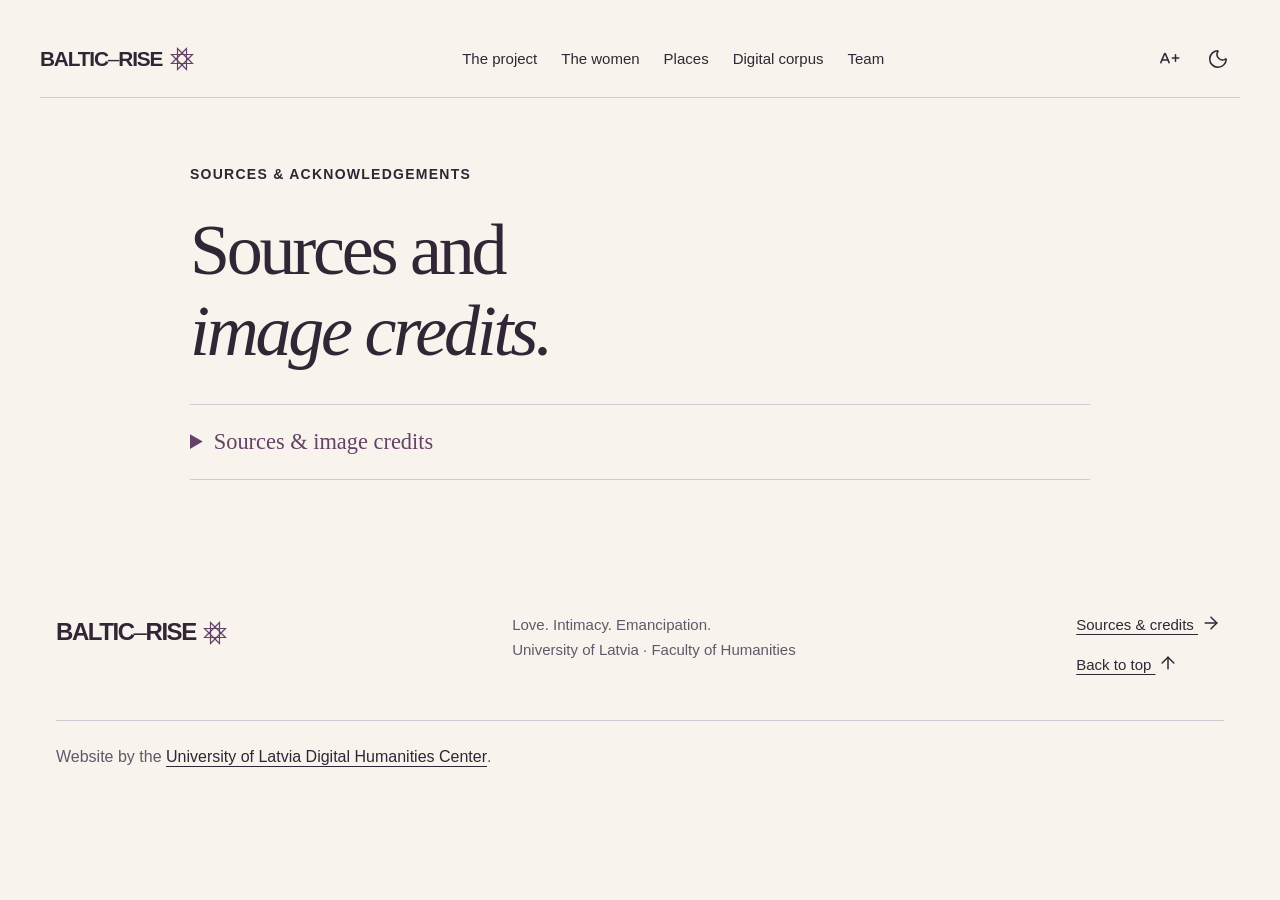
==== credits.html @ 87a88c2b "Restore original manuscript backgrounds and round image corners Keep complete corpus scans in their " ====
<!doctype html><html lang="en"><head><meta charset="utf-8"><meta name="viewport" content="width=device-width, initial-scale=1"><meta name="theme-color" content="#654268"><title>Image credits – Baltic-RISE</title><meta name="description" content="Image sources, photographer credits, and reuse information for the historical portraits on Baltic-RISE."><meta property="og:title" content="Image credits – Baltic-RISE"><meta property="og:description" content="Image sources, photographer credits, and reuse information for the historical portraits on Baltic-RISE."><meta property="og:type" content="website"><link rel="icon" href="assets/favicon.svg?v=auseklis-1" type="image/svg+xml"><link rel="stylesheet" href="styles.css?v=20261125-original-manuscripts"><script src="preferences.js"></script><script src="script.js?v=20261124-credits-3" defer></script><noscript><style>.header-tools{display:none}@media(max-width:900px){.header{height:auto;flex-wrap:wrap;padding-block:16px}.header nav{display:flex;position:static;padding:0;border:0;flex-wrap:wrap;gap:8px 16px;width:100%;flex-direction:row}.menu-toggle{display:none}.search{display:none}}</style></noscript></head><body id="top"><a class="skip" href="#main">Skip to content</a><header class="header"><a class="wordmark" href="./" aria-label="Baltic-RISE home">BALTIC<span>–</span>RISE<svg class="icon brand-auseklis" aria-hidden="true" focusable="false" xmlns="http://www.w3.org/2000/svg" width="24" height="24" viewBox="0 0 32 32" fill="none" stroke="currentColor" stroke-width="1.7" stroke-linecap="square" stroke-linejoin="miter"><path d="M10 2 30 22H2L22 2v28L2 10h28L10 30Z"/></svg></a><nav id="navigation" aria-label="Main navigation"><a href="./#about">The project</a><a href="./#women">The women</a><a href="./#places">Places</a><a href="./#corpus">Digital corpus</a><a href="./#team">Team</a></nav><div class="header-tools" role="group" aria-label="Reading preferences"><button id="text-size-toggle" class="icon-button" type="button" aria-label="Increase text size" title="Increase text size"><svg class="icon icon-a-plus " aria-hidden="true" focusable="false" xmlns="http://www.w3.org/2000/svg"
  width="24"
  height="24"
  viewBox="0 0 24 24"
  fill="none"
  stroke="currentColor"
  stroke-width="2"
  stroke-linecap="round"
  stroke-linejoin="round"
>
  <g transform="translate(12 5) scale(.5)" stroke-width="3.4"><path d="M5 12h14"/><path d="M12 5v14"/></g>
  <path d="m2 16 4.039-9.69a.5.5 0 0 1 .923 0L11 16" />
  <path d="M3.304 13h6.392" />
</svg></button><button id="theme-toggle" class="icon-button" type="button" aria-pressed="false" aria-label="Dark mode" title="Switch to dark mode"><svg class="icon icon-moon theme-moon" aria-hidden="true" focusable="false" xmlns="http://www.w3.org/2000/svg"
  width="24"
  height="24"
  viewBox="0 0 24 24"
  fill="none"
  stroke="currentColor"
  stroke-width="2"
  stroke-linecap="round"
  stroke-linejoin="round"
>
  <path d="M20.985 12.486a9 9 0 1 1-9.473-9.472c.405-.022.617.46.402.803a6 6 0 0 0 8.268 8.268c.344-.215.825-.004.803.401" />
</svg><svg class="icon icon-sun theme-sun" aria-hidden="true" focusable="false" xmlns="http://www.w3.org/2000/svg"
  width="24"
  height="24"
  viewBox="0 0 24 24"
  fill="none"
  stroke="currentColor"
  stroke-width="2"
  stroke-linecap="round"
  stroke-linejoin="round"
>
  <circle cx="12" cy="12" r="4" />
  <path d="M12 2v2" />
  <path d="M12 20v2" />
  <path d="m4.93 4.93 1.41 1.41" />
  <path d="m17.66 17.66 1.41 1.41" />
  <path d="M2 12h2" />
  <path d="M20 12h2" />
  <path d="m6.34 17.66-1.41 1.41" />
  <path d="m19.07 4.93-1.41 1.41" />
</svg></button></div><button class="menu-toggle icon-button" type="button" aria-label="Open menu" aria-expanded="false" aria-controls="navigation"><svg class="icon icon-menu " aria-hidden="true" focusable="false" xmlns="http://www.w3.org/2000/svg"
  width="24"
  height="24"
  viewBox="0 0 24 24"
  fill="none"
  stroke="currentColor"
  stroke-width="2"
  stroke-linecap="round"
  stroke-linejoin="round"
>
  <path d="M4 5h16" />
  <path d="M4 12h16" />
  <path d="M4 19h16" />
</svg></button></header><p id="reading-status" class="sr-only" role="status" aria-live="polite"></p><main id="main" class="wrap section credits"><p class="eyebrow">Sources & acknowledgements</p><h1>Sources and<br><em>image credits.</em></h1><details class="credits-disclosure" id="image-credits"><summary>Sources &amp; image credits</summary><div class="credits-content"><p class="lead">Sources and reuse information for the historical portraits, manuscripts, and map.</p><p>Portrait entries link to the source record and reuse terms.</p><article class="credit" id="credit-laura"><img src="assets/laura.jpg" alt="Portrait of Laura Marholm" loading="lazy" width="96" height="125"><div><h2>Laura Marholm</h2><p>1889. Unknown photographer; reproduced in Ingvar Holm, Ola Hansson. En studie i åttitalsromantik (1957).</p><p><a href="https://commons.wikimedia.org/wiki/File:Laura_marholm_mohr_1889.jpg" target="_blank" rel="noopener noreferrer">Wikimedia Commons source <svg class="icon icon-arrow-up-right " aria-hidden="true" focusable="false"   xmlns="http://www.w3.org/2000/svg"
  width="24"
  height="24"
  viewBox="0 0 24 24"
  fill="none"
  stroke="currentColor"
  stroke-width="2"
  stroke-linecap="round"
  stroke-linejoin="round"
>
  <path d="M7 7h10v10" />
  <path d="M7 17 17 7" />
</svg></a> · <a href="https://creativecommons.org/publicdomain/mark/1.0/" target="_blank" rel="noopener noreferrer">Public domain</a></p><p class="small">Displayed in cropped frames with a muted colour treatment; original image files retained. Source status checked 8 November 2026.</p></div></article><article class="credit" id="credit-ellen"><img src="assets/ellen.jpg" alt="Portrait of Ellen Key" loading="lazy" width="96" height="125"><div><h2>Ellen Key</h2><p>1885. A. Apelgren; reproduced in Louise Nyström-Hamilton, Ellen Key, Her Life and Her Work (1913).</p><p><a href="https://commons.wikimedia.org/wiki/File:Ellen_Key_1885_-_A._Apelgren%2C_Stockholm.jpg" target="_blank" rel="noopener noreferrer">Wikimedia Commons source <svg class="icon icon-arrow-up-right " aria-hidden="true" focusable="false"   xmlns="http://www.w3.org/2000/svg"
  width="24"
  height="24"
  viewBox="0 0 24 24"
  fill="none"
  stroke="currentColor"
  stroke-width="2"
  stroke-linecap="round"
  stroke-linejoin="round"
>
  <path d="M7 7h10v10" />
  <path d="M7 17 17 7" />
</svg></a> · <a href="https://creativecommons.org/publicdomain/mark/1.0/" target="_blank" rel="noopener noreferrer">Public domain</a></p><p class="small">Displayed in cropped frames with a muted colour treatment; original image files retained. Source status checked 8 November 2026.</p></div></article><article class="credit" id="credit-lou"><img src="assets/lou.jpg" alt="Portrait of Lou Andreas-Salomé" loading="lazy" width="96" height="125"><div><h2>Lou Andreas-Salomé</h2><p>c. 1897. Hofatelier Elvira, Munich.</p><p><a href="https://commons.wikimedia.org/wiki/File:Lou_Andreas-Salom%C3%A9_-_Foto_Atelier_Elvira.jpg" target="_blank" rel="noopener noreferrer">Wikimedia Commons source <svg class="icon icon-arrow-up-right " aria-hidden="true" focusable="false"   xmlns="http://www.w3.org/2000/svg"
  width="24"
  height="24"
  viewBox="0 0 24 24"
  fill="none"
  stroke="currentColor"
  stroke-width="2"
  stroke-linecap="round"
  stroke-linejoin="round"
>
  <path d="M7 7h10v10" />
  <path d="M7 17 17 7" />
</svg></a> · <a href="https://creativecommons.org/publicdomain/mark/1.0/" target="_blank" rel="noopener noreferrer">Public domain</a></p><p class="small">Displayed in cropped frames with a muted colour treatment; original image files retained. Source status checked 8 November 2026.</p></div></article><article class="credit" id="credit-aspazija"><img src="assets/aspazija.jpg" alt="Portrait of Aspazija" loading="lazy" width="96" height="125"><div><h2>Aspazija</h2><p>c. 1912 or earlier. Unknown photographer; source: Zudusī Latvija, object 32402.</p><p><a href="https://commons.wikimedia.org/wiki/File:Aspazija.jpg" target="_blank" rel="noopener noreferrer">Wikimedia Commons source <svg class="icon icon-arrow-up-right " aria-hidden="true" focusable="false"   xmlns="http://www.w3.org/2000/svg"
  width="24"
  height="24"
  viewBox="0 0 24 24"
  fill="none"
  stroke="currentColor"
  stroke-width="2"
  stroke-linecap="round"
  stroke-linejoin="round"
>
  <path d="M7 7h10v10" />
  <path d="M7 17 17 7" />
</svg></a> · <a href="https://creativecommons.org/publicdomain/mark/1.0/" target="_blank" rel="noopener noreferrer">Public domain</a></p><p class="small">Displayed in cropped frames with a muted colour treatment; original image files retained. Source status checked 8 November 2026.</p></div></article><article class="credit" id="credit-zenta"><img src="assets/zenta.jpg" alt="Portrait of Zenta Mauriņa" loading="lazy" width="96" height="125"><div><h2>Zenta Mauriņa</h2><p>1930s. Unknown photographer; Academic Library of the University of Latvia. LABR R12274-12; Iz883-12.</p><p><a href="https://commons.wikimedia.org/wiki/File:Zenta_Mauri%C5%86a_%281930%29_%28cropped%29.jpg" target="_blank" rel="noopener noreferrer">Wikimedia Commons source <svg class="icon icon-arrow-up-right " aria-hidden="true" focusable="false"   xmlns="http://www.w3.org/2000/svg"
  width="24"
  height="24"
  viewBox="0 0 24 24"
  fill="none"
  stroke="currentColor"
  stroke-width="2"
  stroke-linecap="round"
  stroke-linejoin="round"
>
  <path d="M7 7h10v10" />
  <path d="M7 17 17 7" />
</svg></a> · <a href="https://creativecommons.org/publicdomain/zero/1.0/" target="_blank" rel="noopener noreferrer">CC0 1.0</a></p><p class="small">Displayed in cropped frames with a muted colour treatment; original image files retained. Source status checked 8 November 2026.</p></div></article><article class="credit" id="credit-goercke"><img src="assets/goercke.jpg" alt="Portrait of Elisabeth Goercke" loading="lazy" width="96" height="125"><div><h2>Elisabeth Goercke</h2><p>Portrait reproduced in <em>Nach den Sternen. Gedichte</em> (Rīga, 1930). Photographer not identified in the source record.</p><p>Digital source: <a href="https://www.womage.lv/en/persons/elizabete-gerke" target="_blank" rel="noopener noreferrer">Womage, Institute of Literature, Folklore and Art, University of Latvia (LU LFMI)</a>.</p><p class="small"><a href="https://www.womage.lv/en/persons/elizabete-gerke" target="_blank" rel="noopener noreferrer">LU LFMI republication terms</a>.</p></div></article><article class="credit" id="credit-aspazija-german"><img src="assets/manuscripts/aspazija-1895-german-1.jpg" alt="Aspazija’s German-language letter to Rainis, 4 and 7 May 1895" loading="lazy" width="96"><div><h2>Aspazija to Rainis</h2><p>4 and 7 May 1895. Handwritten letter in German.</p><p>Literature and Music Museum · Asp. K 2/7, inv. no. 15625.<br>Digital image: National Library of Latvia / RUNA. <a href="https://runa.lnb.lv/en/objects/60785/" target="_blank" rel="noopener noreferrer">Source record</a>.</p></div></article><article class="credit" id="credit-aspazija-poppies"><img src="assets/manuscripts/aspazija-poppies.png" alt="Poppies postcard by Catharina Klein" loading="lazy" width="96"><div><h2>Catharina Klein: poppies postcard</h2><p>From Aspazija’s collection · Literature and Music Museum, RTMM 266242.</p><p>Digital image: <a href="https://memorialiemuzeji.lv/en/digital-exhibitions/aspazijas-atklatnes/" target="_blank" rel="noopener noreferrer">Association of Memorial Museums</a>.</p></div><p class="small">Decorative cutout: AI-assisted background removal. Original postcard retained.</p></article><section class="source-notes" id="map-sources"><h2>Map & biographical sources</h2><p>The map shows birthplaces, grouped when writers share a place. Positions are approximate at settlement level. Present-day borders provide orientation and do not describe historical political boundaries.</p><p>Rīga: the supplied project biographies; Elfriede Eckardt-Skalberg is additionally documented in <a href="https://www.literatura.lv/personas/elfride-ekarte-skalberga" target="_blank" rel="noopener noreferrer">Literatūra</a>. Other birthplace sources: <a href="https://www.skbl.se/en/article/EllenKey" target="_blank" rel="noopener noreferrer">Ellen Key, SKBL</a>; <a href="https://www.deutsche-biographie.de/gnd118502921.html" target="_blank" rel="noopener noreferrer">Lou Andreas-Salomé, Deutsche Biographie</a>; <a href="https://runa.lnb.lv/en/142651/" target="_blank" rel="noopener noreferrer">Aspazija, National Library of Latvia</a>; <a href="https://bbld.de/0000000112173177" target="_blank" rel="noopener noreferrer">Elisabeth Goercke, BBLD</a>; <a href="https://www.deutsche-biographie.de/118515373.html" target="_blank" rel="noopener noreferrer">Gertrud von den Brincken, Deutsche Biographie</a>; <a href="https://www.literatura.lv/personas/zenta-maurina" target="_blank" rel="noopener noreferrer">Zenta Mauriņa, Literatūra</a>.</p><p>Map geometry: <a href="https://www.naturalearthdata.com/about/terms-of-use/" target="_blank" rel="noopener noreferrer">Natural Earth, public domain</a>, 1:50m country boundaries. Projected and cropped for this website.</p></section><a class="text-link" href="./#women"><svg class="icon icon-arrow-left " aria-hidden="true" focusable="false"   xmlns="http://www.w3.org/2000/svg"
  width="24"
  height="24"
  viewBox="0 0 24 24"
  fill="none"
  stroke="currentColor"
  stroke-width="2"
  stroke-linecap="round"
  stroke-linejoin="round"
>
  <path d="m12 19-7-7 7-7" />
  <path d="M19 12H5" />
</svg> Return to the women</a><article class="credit" id="credit-hunnius"><img src="assets/hunnius.jpg" alt="Portrait of Monika Hunnius" loading="lazy"><div><h2>Monika Hunnius</h2><p>Latvian National Archives · LVVA 2996-7-39096 · 1927.</p><p>Image supplied by Chiara Gianni for the Baltic-RISE project website.</p><p class="small">Web copy resized; display crop and muted colour treatment applied with CSS.</p></div></article><article class="credit" id="credit-eckardt"><img src="assets/eckardt.jpg" alt="Portrait of Elfriede Eckardt-Skalberg" loading="lazy"><div><h2>Elfriede Eckardt-Skalberg</h2><p>Latvian State Archive · LVA 2176-1v-243-47001. Digital source: <a href="https://www.literatura.lv/en/persons/elfride-ekarte-skalberga" target="_blank" rel="noopener noreferrer">Literatura.lv</a>.</p><p>Image supplied by Chiara Gianni for the Baltic-RISE project website.</p><p class="small">Web copy resized; display crop and muted colour treatment applied with CSS.</p></div></article><article class="credit" id="credit-brincken"><img src="assets/brincken.jpg" alt="Portrait of Gertrud von den Brincken" loading="lazy"><div><h2>Gertrud von den Brincken</h2><p>Portrait supplied by Chiara Gianni.</p><p>Image supplied by Chiara Gianni for the Baltic-RISE project website.</p><p class="small">Web copy resized; display crop and muted colour treatment applied with CSS.</p></div></article><article class="credit" id="credit-holm"><img src="assets/holm.jpg" alt="Portrait of Mia Holm" loading="lazy"><div><h2>Mia Holm</h2><p>Portrait reproduced in Jeannot Emil Freiherr von Grotthuß (ed.), Das Baltische Dichterbuch: Eine Auswahl deutscher Dichtungen aus den Baltischen Provinzen Rußlands, 2nd revised edition. Reval: Verlag von Franz Kluge, 1895.</p><p><a href="https://projekt-gutenberg.org/authors/anthologien/books/das-baltische-dichterbuch/chapter/52/" target="_blank" rel="noopener noreferrer">Source record</a>.</p><p>Image and source information supplied by Chiara Gianni.</p><p class="small">Original file retained; display crops applied with CSS.</p></div></article><article class="credit" id="credit-helene"><img src="assets/helene.jpg" alt="Portrait of Helene von Klot-Heydenfeldt" loading="lazy"><div><h2>Helene von Klot-Heydenfeldt</h2><p>Helene Klingenberg, ca. 1890. AddF – Archiv der deutschen Frauenbewegung, Kassel · A-F1-00741. Reproduced in Lou Andreas-Salomé, Lebensrückblick (Zürich/Wiesbaden, 1951), plate p. 188a.</p><p><a href="https://meta-katalog.eu/Record/6159addf" target="_blank" rel="noopener noreferrer">Source record</a>.</p><p>Image and source information supplied by Chiara Gianni.</p><p class="small">Original file retained; display crops applied with CSS.</p></div></article><article class="credit" id="credit-jaksch"><img src="assets/jaksch.jpg" alt="Portrait of Elfriede Jaksch" loading="lazy"><div><h2>Elfriede Jaksch</h2><p>Portrait captioned “Schack von Igar (Elfriede Jaksch)”. Image supplied by Chiara Gianni.</p><p class="small">Original file retained; display crops applied with CSS.</p></div></article><section class="manuscript-credits" aria-labelledby="manuscript-credits-title"><h2 id="manuscript-credits-title">Manuscripts &amp; correspondence</h2><p>Authors, holding institutions, digital providers, and item-specific reuse statements are recorded below. Archival images are used within the existing page design. Web files retain the full frame; decorative display crops are applied with CSS. The original colours are retained.</p><article class="credit" id="credit-aspazija-1908"><img src="assets/manuscripts/aspazija-1908-front-thumb.jpg" alt="Mimosa illustration of Aspazija’s illustrated postcard to Rainis, 22 November 1908" loading="lazy"><div><h2>Aspazija to Rainis</h2><p>Bern, 22 November 1908. Illustrated postcard. Latvian.</p><p>Original held by Literature and Music Museum (Rakstniecības un mūzikas muzejs). Reference: RTMM 70998.</p><p>Digital images: National Library of Latvia · RUNA, Rainis un Aspazija. <a href="https://runa.lnb.lv/en/objects/892822/" target="_blank" rel="noopener noreferrer">Source record</a>.</p><p><a href="https://digitalabiblioteka.lv/?id=LNB-OAI.DOM.DOM:892822" target="_blank" rel="noopener noreferrer">Public domain; free reuse stated by the Latvian Digital Library</a>.</p><p class="small">Source and reuse statement checked 9 November 2026. Web copies resized; original colours retained. Decorative display crops are applied with CSS.</p><p class="small">The isolated mimosa used as a decorative motif is an adaptation of this postcard, made with AI-assisted background removal. It is not presented as an archival facsimile. The original postcard scan is retained.</p></div></article><article class="credit" id="credit-lou-1895"><img src="assets/manuscripts/lou-1895-1-thumb.jpg" alt="Scan 1 of Lou Andreas-Salomé’s handwritten letter to Marie von Ebner-Eschenbach, 26 May 1895" loading="lazy"><div><h2>Lou Andreas-Salomé to Marie von Ebner-Eschenbach</h2><p>Berlin, 26 May 1895. Handwritten letter. German.</p><p>Original held by Wienbibliothek im Rathaus. Reference: H.I.N.-57463 · urn:nbn:at:AT-WBR-231276.</p><p>Digital images: Wienbibliothek im Rathaus. <a href="https://www.digital.wienbibliothek.at/wbrobv02/content/titleinfo/3276869" target="_blank" rel="noopener noreferrer">Source record</a>.</p><p><a href="https://creativecommons.org/publicdomain/mark/1.0/" target="_blank" rel="noopener noreferrer">Public Domain Mark 1.0</a>.</p><p class="small">Source and reuse statement checked 9 November 2026. Web copies resized; original colours retained. Decorative display crops are applied with CSS.</p></div></article><article class="credit" id="credit-ellen-1908"><img src="assets/manuscripts/ellen-1908-2-thumb.jpg" alt="Handwritten message and address of Ellen Key’s handwritten postcard to Stefan Zweig, 20 June 1908" loading="lazy"><div><h2>Ellen Key to Stefan Zweig</h2><p>Kastelruth, Tyrol, 20 June 1908. Handwritten postcard. German.</p><p>Original held by Literaturarchiv Salzburg. Reference: SZ-SAM/AK.95.</p><p>Digital images: Literaturarchiv Salzburg · Stefan Zweig digital, GAMS, University of Graz. <a href="https://gams.uni-graz.at/o:szd.korrespondenzen.key-ellen/sdef:TEI/get?locale=de" target="_blank" rel="noopener noreferrer">Source record</a>.</p><p><a href="https://gams.uni-graz.at/archive/get/o:szd.667/METS_SOURCE" target="_blank" rel="noopener noreferrer">Creative Commons Attribution (CC BY)</a>.</p><p class="small">Source and reuse statement checked 9 November 2026. Web copies resized; original colours retained. Decorative display crops are applied with CSS.</p></div></article><article class="credit" id="credit-holm-conrad"><img src="assets/manuscripts/holm-conrad-1887.jpg" alt="Mia Holm’s letter to Michael Georg Conrad" loading="lazy"><div><h2>Mia Holm to Michael Georg Conrad</h2><p>Handwritten letter. German. Monacensia im Hildebrandhaus, Münchner Stadtbibliothek · MGC B 390.</p><p>Digital image supplied by Chiara Gianni for the Baltic-RISE project website.</p></div></article><article class="credit" id="credit-marholm-schnitzler"><img src="assets/manuscripts/marholm-schnitzler-1895.jpg" alt="Laura Marholm’s letter to Arthur Schnitzler" loading="lazy"><div><h2>Laura Marholm to Arthur Schnitzler</h2><p>24 April 1895. Handwritten letter. German.</p><p>Digital image supplied by Chiara Gianni for the Baltic-RISE project website. Web image rendered from the supplied PDF.</p></div></article></section></div></details></main><footer class="footer"><a class="wordmark" href="./">BALTIC<span>–</span>RISE<svg class="icon brand-auseklis" aria-hidden="true" focusable="false" xmlns="http://www.w3.org/2000/svg" width="24" height="24" viewBox="0 0 32 32" fill="none" stroke="currentColor" stroke-width="1.7" stroke-linecap="square" stroke-linejoin="miter"><path d="M10 2 30 22H2L22 2v28L2 10h28L10 30Z"/></svg></a><p>Love. Intimacy. Emancipation.<br>University of Latvia · Faculty of Humanities</p><div><a href="credits.html">Sources & credits <svg class="icon icon-arrow-right" aria-hidden="true" focusable="false"
  xmlns="http://www.w3.org/2000/svg"
  width="24"
  height="24"
  viewBox="0 0 24 24"
  fill="none"
  stroke="currentColor"
  stroke-width="2"
  stroke-linecap="round"
  stroke-linejoin="round"
>
  <path d="m12 5 7 7-7 7" />
  <path d="M5 12h14" />
</svg></a><a href="#top">Back to top <svg class="icon icon-arrow-up " aria-hidden="true" focusable="false"   xmlns="http://www.w3.org/2000/svg"
  width="24"
  height="24"
  viewBox="0 0 24 24"
  fill="none"
  stroke="currentColor"
  stroke-width="2"
  stroke-linecap="round"
  stroke-linejoin="round"
>
  <path d="m5 12 7-7 7 7" />
  <path d="M12 19V5" />
</svg></a></div><p class="site-credit">Website by the <a href="https://dhc.lu.lv" target="_blank" rel="noopener noreferrer">University of Latvia Digital Humanities Center</a>.</p></footer></body></html>
---- styles.css ----
:root{--paper:#f8f4ed;--surface:#eee7ed;--soft:#f1ecf2;--ink:#302635;--accent:#654268;--accent-strong:#513255;--muted:#62576a;--line:#d5c9d5;--panel:#654268;--panel-ink:#fff9f4;--panel-muted:#eee1ee;--panel-line:#ae93b1;--focus:#9b4e12;--map-water:#e7e3ed;--map-land:#faf7f1;--map-border:#b6a5bb;--serif:Georgia,'Times New Roman',serif;--sans:-apple-system,BlinkMacSystemFont,'Segoe UI',sans-serif;font-size:16px;color-scheme:light}
:root[data-theme="dark"]{--paper:#211b24;--surface:#2e2632;--soft:#372c3c;--ink:#f6eef6;--accent:#dfb6e6;--accent-strong:#edcbf2;--muted:#c8b9cc;--line:#5d4b63;--panel:#34233e;--panel-ink:#fff7ff;--panel-muted:#dfcde6;--panel-line:#92799e;--focus:#f1bc79;--map-water:#292533;--map-land:#423447;--map-border:#967e9e;color-scheme:dark}
:root[data-text-size="large"]{font-size:18px}:root[data-text-size="larger"]{font-size:20px}
*{box-sizing:border-box}html{scroll-behavior:smooth;scroll-padding-top:24px}body{margin:0;background:var(--paper);color:var(--ink);font:1.125rem/1.7 var(--sans);-webkit-font-smoothing:antialiased}a{color:inherit;text-underline-offset:.25em;text-decoration-thickness:1px}a:hover{text-decoration-thickness:2px}button,input,select{font:inherit;color:inherit}button,input,select,summary{-webkit-tap-highlight-color:transparent}button,select,summary{cursor:pointer}button,input,select{min-height:44px}button,a,input,select,summary{touch-action:manipulation}a:focus-visible,button:focus-visible,input:focus-visible,select:focus-visible,summary:focus-visible{outline:3px solid var(--focus);outline-offset:4px}img{display:block;max-width:100%}p{margin:0 0 1.1em}h1,h2,h3{font-weight:400;margin:0;line-height:1.12}h1,h2{font-family:var(--serif);letter-spacing:-.045em}h2{font-size:clamp(2.5rem,4.1vw,3.75rem)}h3{font-family:var(--serif);font-size:1.8rem;letter-spacing:-.025em}em{font-weight:400}section[id]{scroll-margin-top:24px}.wrap{width:min(1280px,calc(100% - 112px));margin-inline:auto;min-width:0}.icon{width:1.25rem;height:1.25rem;stroke-width:1.8;display:inline-block;vertical-align:-.22em;flex-shrink:0}a .icon{margin-inline:.2em}.header{min-height:96px;border-bottom:1px solid var(--line);display:flex;align-items:center;justify-content:space-between;margin:0 56px;gap:24px}.wordmark{font-size:1.5rem;letter-spacing:-.06em;text-decoration:none;font-weight:650;white-space:nowrap}.wordmark span{font-weight:350}.header nav{display:flex;flex-wrap:wrap;gap:10px 28px;justify-content:flex-end}.header nav a{font-size:.9375rem;text-decoration:none;min-height:44px;display:inline-flex;align-items:center}.header nav a:hover{text-decoration:underline}.menu-toggle{display:none}.preferences-bar{display:flex;justify-content:flex-end;padding-block:16px}.reading-controls{display:flex;flex-wrap:wrap;align-items:center;gap:10px;font-size:.875rem}.reading-controls label{display:flex;align-items:center;gap:8px}.reading-controls select{font-size:.875rem;background:var(--paper);border:1px solid var(--line);padding:8px 30px 8px 12px;border-radius:4px}.reading-controls button{display:inline-flex;align-items:center;gap:8px;border:1px solid var(--line);background:var(--paper);padding:8px 14px;border-radius:4px}.reading-controls button:hover{background:var(--soft)}.theme-sun{display:none}[data-theme="dark"] .theme-moon{display:none}[data-theme="dark"] .theme-sun{display:inline-block}[data-theme="dark"] #theme-toggle{background:var(--soft);border-color:var(--accent)}
.hero{display:grid;grid-template-columns:1fr 1.08fr;gap:40px;padding-top:32px;padding-bottom:60px;min-height:640px;align-items:center}.eyebrow{text-transform:uppercase;font-size:.875rem;font-weight:600;letter-spacing:.09em;line-height:1.6;margin-bottom:25px}.dot{display:inline-block;width:6px;height:6px;border-radius:50%;background:currentColor;vertical-align:2px;margin-right:7px}.hero .eyebrow{max-width:390px}.hero h1{font-size:clamp(3.7rem,6.7vw,6.25rem);line-height:1.03;letter-spacing:-.06em}.hero h1 em{color:var(--accent)}.hero-intro{max-width:400px;margin-top:28px;color:var(--muted);font-size:1.125rem;line-height:1.65}.button{display:inline-flex;align-items:center;justify-content:space-between;gap:35px;padding:14px 22px;background:var(--accent);color:var(--paper);text-decoration:none;font-size:1rem;margin-top:12px;border:1px solid var(--accent);min-height:50px}.button:hover{background:var(--accent-strong)}.hero-visual{padding-top:20px;min-width:0}.portrait-composition{height:460px;position:relative;margin-left:8px}.portrait{position:absolute;margin:0;width:39%;padding:9px 9px 0;background:var(--surface);border:1px solid var(--line);box-shadow:0 12px 24px #30263512}.portrait img{width:100%;height:278px;object-fit:cover;object-position:center top;filter:grayscale(1) sepia(.12) contrast(.95)}.portrait figcaption{font-size:.875rem;padding:12px 0 13px;line-height:1.4}.portrait figcaption span{display:block;color:var(--muted);font-size:.875rem;margin-top:3px}.portrait-left{left:0;top:18px;transform:rotate(-7deg)}.portrait-middle{left:30%;top:70px;z-index:2;transform:rotate(4deg)}.portrait-right{right:-1%;top:5px;transform:rotate(11deg)}.archive-stamp{position:absolute;bottom:0;right:0;font-size:.875rem;letter-spacing:.07em;line-height:1.5;transform:rotate(-7deg);text-align:center}.archive-stamp>.icon{display:block;margin:8px auto;width:2rem;height:2rem}.image-note{font-size:.875rem;display:block;text-align:right;color:var(--muted);margin-top:24px}.intro-strip{display:flex;justify-content:space-between;align-items:center;flex-wrap:wrap;border-block:1px solid var(--line);padding-block:20px;font-size:.9375rem;gap:16px 25px}.intro-strip span:first-child{font-weight:600}.intro-strip a{white-space:nowrap}.section{padding-block:90px}.about{display:grid;grid-template-columns:1fr 1.08fr;gap:70px}.about .eyebrow{margin-bottom:32px}.about-copy>p{color:var(--muted);font-size:1.125rem}.about-copy .lead{font-family:var(--serif);font-size:1.8rem;color:var(--ink);line-height:1.4;letter-spacing:-.02em}.project-facts{display:grid;grid-template-columns:1fr 1fr;gap:20px;margin:0 0 32px;padding-bottom:24px;border-bottom:1px solid var(--line)}.project-facts dt{font-size:.875rem;color:var(--muted);margin-bottom:6px}.project-facts dd{font-size:1rem;margin:0;overflow-wrap:anywhere}.method{border-block:1px solid var(--line);margin-top:29px;font-size:1rem}.method summary{padding:18px 0;display:flex;align-items:center;justify-content:space-between;gap:15px;list-style:none;min-height:54px}.method p{font-size:1rem;color:var(--muted)}summary::-webkit-details-marker{display:none}.research-band{background:var(--surface);padding-block:48px}.research-grid{display:grid;grid-template-columns:repeat(3,1fr);gap:40px}.research-grid article+article{border-left:1px solid var(--line);padding-left:35px}.research-grid h3{font-size:1.75rem}.research-grid p{font-size:1rem;color:var(--muted);margin:18px 0 0}.section-heading{display:flex;justify-content:space-between;gap:50px;align-items:flex-end;margin-bottom:45px}.section-heading>p{font-size:1.0625rem;color:var(--muted);max-width:360px;margin-bottom:3px}.women-tools{display:flex;justify-content:space-between;align-items:center;border-bottom:1px solid var(--ink);gap:20px;padding-bottom:18px}.women-tools>p{margin:0;font-size:.875rem;letter-spacing:.04em}.women-tools>p span{color:var(--muted);margin-left:18px;font-size:.875rem}.search{display:flex;align-items:center;gap:10px;border:1px solid var(--line);padding:2px 12px;border-radius:4px}.search input{width:180px;border:0;background:none;font-size:1rem;padding:5px;min-width:0}.search input::placeholder{color:var(--muted);opacity:1}.person{border-bottom:1px solid var(--line)}.person summary{display:grid;grid-template-columns:minmax(0,1fr) 130px 30px;align-items:center;gap:20px;padding:22px 8px;list-style:none;min-height:64px}.person summary:hover{background:var(--soft)}.person-name{font:1.8rem/1.25 var(--serif);letter-spacing:-.025em}.dates{font-size:1rem;color:var(--muted)}.plus{justify-self:end}.person[open] .plus,.method[open] .disclosure-icon{transform:rotate(45deg)}.person-bio{display:flex;gap:28px;padding:4px 60px 32px 8px;max-width:1000px}.person-bio p{font-size:1.0625rem;color:var(--muted);margin:0}.person-image{flex:0 0 115px}.person-image img{width:115px;height:165px;object-fit:cover;object-position:top;filter:grayscale(1) sepia(.12)}.small{font-size:.9375rem;color:var(--muted);line-height:1.7}
.places-section{background:var(--soft)}.map-layout{display:grid;grid-template-columns:minmax(0,1.9fr) minmax(260px,1fr);gap:32px;align-items:stretch}.map-canvas{background:var(--map-water);border:1px solid var(--line);position:relative;display:flex;flex-direction:column;min-width:0;overflow:hidden}.map-toolbar{display:flex;flex-wrap:wrap;gap:8px;padding:16px}.map-toolbar button{display:inline-flex;gap:8px;align-items:center;background:var(--paper);border:1px solid var(--line);font-size:.875rem;padding:8px 12px;border-radius:4px}.map-toolbar button[aria-pressed="true"]{background:var(--accent);color:var(--paper);border-color:var(--accent)}.baltic-map{width:100%;display:block;min-height:320px;flex:1;overflow:hidden}.map-land{fill:var(--map-land);stroke:var(--map-border);stroke-width:.75;vector-effect:non-scaling-stroke}.map-label{font-family:var(--sans);font-size:15px;fill:var(--muted);letter-spacing:2px;text-anchor:middle}.map-place .map-halo{fill:transparent;stroke:none}.map-dot{fill:var(--accent);stroke:var(--paper);stroke-width:2}.map-place.selected .map-halo{fill:var(--accent);fill-opacity:.15;stroke:var(--accent);stroke-width:2}.map-place.selected .map-dot{r:6;fill:var(--accent-strong)}.zoomed .map-label{display:none}.map-caption{font-size:.875rem;margin:0;padding:12px 16px;color:var(--muted);background:var(--paper)}.map-sidebar{min-width:0}.field-label{display:block;font-size:1rem;font-weight:600;margin-bottom:10px}.map-sidebar select{width:100%;background:var(--paper);border:1px solid var(--line);padding:12px;border-radius:4px;font-size:1rem}.map-panel{padding:26px;background:var(--paper);border:1px solid var(--line);margin-top:20px;min-height:290px}.map-panel .eyebrow{margin-bottom:12px}.map-panel h3{font-size:2rem}.map-panel>p:not(.eyebrow){font-size:1rem;color:var(--muted);margin-top:10px}.map-panel ul{list-style:none;padding:0;margin:20px 0 0;display:flex;flex-direction:column;gap:12px;font-size:1rem}.map-panel li a{display:inline-block;min-height:30px}.map-source{display:inline-block;font-size:.875rem;margin-top:20px}.place-buttons{display:flex;gap:10px;flex-wrap:wrap;margin-top:24px}.place-button{display:inline-flex;align-items:center;gap:8px;border:1px solid var(--line);background:var(--paper);padding:10px 16px;font-size:1rem;border-radius:4px}.place-button:hover{border-color:var(--accent)}.place-button[aria-pressed="true"]{background:var(--accent);color:var(--paper);border-color:var(--accent)}.map-note{font-size:.9375rem;color:var(--muted);margin:22px 0 0}
.corpus-section{background:var(--panel);color:var(--panel-ink);padding-block:90px}.corpus-grid{display:grid;grid-template-columns:1.1fr 1fr;gap:75px}.corpus-grid h2{margin:24px 0}.corpus-grid>div>p:not(.eyebrow){font-size:1.0625rem;color:var(--panel-muted)}.status-pill{display:inline-flex;align-items:center;border:1px solid var(--panel-line);padding:7px 12px;font-size:.875rem;border-radius:4px;color:var(--panel-ink)}.status-pill .dot{vertical-align:1px;width:5px;height:5px}.text-link{display:inline-flex;align-items:center;gap:6px;text-decoration:none;border-bottom:1px solid currentColor;padding-bottom:6px;font-size:1rem;margin-top:12px;min-height:44px}.corpus-notes{padding:30px 0 0}.corpus-notes ul{list-style:none;margin:0;padding:0}.corpus-notes li{border-top:1px solid var(--panel-line);padding:25px 0}.corpus-notes h3{font-size:1.6rem}.corpus-notes li p{font-size:1rem;color:var(--panel-muted);margin:12px 0 0}.corpus-footnote{font-size:.9375rem!important;border-top:1px solid var(--panel-line);padding-top:20px}.archive{padding-block:75px}.archive-inner{display:grid;grid-template-columns:1.1fr 1fr;gap:75px}.archive-inner h2{font-size:2.9rem}.archive-inner p{font-size:1.0625rem;color:var(--muted)}.archive-inner p.small{font-size:.9375rem}.team-section{background:var(--surface)}.team-grid{display:grid;grid-template-columns:repeat(3,1fr);gap:32px}.team-grid article{border-top:1px solid var(--line);padding-top:22px}.role{font-size:.875rem;letter-spacing:.05em;text-transform:uppercase;min-height:44px}.team-grid h3{font-size:1.7rem;min-height:70px}.team-grid article>p:not(.role):not(.small){font-size:1rem;min-height:56px;margin-top:15px}.team-grid .small{font-size:.9375rem}.institution-row{display:grid;grid-template-columns:1fr 1.2fr;gap:40px;margin-top:50px;border-top:1px solid var(--line);padding-top:30px}.institution-row .eyebrow{margin-bottom:14px}.institution-row a,.institution-row p:not(.eyebrow){font-size:1rem}.contact-row{border-top:1px solid var(--line);margin-top:35px;padding-top:35px;display:flex;justify-content:space-between;gap:25px}.contact-row h3{font-size:2.4rem}.contact-row p{font-size:.9375rem;margin:0 0 6px}.contact-row a{font:1.8rem var(--serif)}.contact-row .small{margin-top:12px}.footer{margin:0 56px;padding:42px 0;display:flex;justify-content:space-between;gap:30px;align-items:start}.footer>p{font-size:.9375rem;color:var(--muted);margin:0}.footer>div{display:flex;flex-direction:column;gap:10px;font-size:.9375rem}.footer>div a{min-height:30px}.credits{max-width:900px}.credits h1{font-size:4.5rem;margin-bottom:30px}.credits>.lead{font-size:1.6rem;font-family:var(--serif)}.credit{border-top:1px solid var(--line);display:flex;gap:30px;padding:35px 0;scroll-margin-top:35px}.credit h2{font-size:2rem;margin-bottom:15px}.credit p{font-size:1rem}.credit p.small{font-size:.9375rem}.credit>img{object-fit:cover;object-position:top;flex:0 0 96px;align-self:flex-start}.source-notes{border-block:1px solid var(--line);padding-block:30px;margin-bottom:30px}.source-notes h2{font-size:2rem;margin-block:20px}.skip{position:absolute;left:20px;top:-90px;background:var(--accent);color:var(--paper);padding:12px;z-index:20}.skip:focus{top:10px}.sr-only{position:absolute;width:1px;height:1px;overflow:hidden;clip:rect(0,0,0,0);white-space:nowrap}.person[hidden],[hidden]{display:none!important}
@media(min-width:1500px){.hero{min-height:700px}.portrait-composition{height:510px}.portrait img{height:320px}}
@media(max-width:1100px){.wrap{width:calc(100% - 64px)}.header,.footer{margin-inline:32px}.header nav{gap:5px 18px}.header nav a{font-size:.875rem}.hero{gap:22px;min-height:600px}.hero h1{font-size:clamp(3.1rem,6.7vw,4.5rem)}.portrait-composition{height:425px}.portrait img{height:220px}.portrait figcaption,.portrait figcaption span{font-size:.875rem}.archive-stamp{font-size:.875rem;bottom:10px}.hero .eyebrow{font-size:.875rem}.about,.corpus-grid,.archive-inner{gap:40px}.research-grid{gap:24px}.research-grid article+article{padding-left:24px}.women-tools>p span{display:none}.team-grid h3{min-height:95px}.hero-intro{font-size:1.0625rem}.map-layout{grid-template-columns:minmax(0,1.4fr) minmax(260px,1fr);gap:24px}}
@media(max-width:800px){.wrap{width:calc(100% - 40px)}.header{margin-inline:20px;min-height:80px;position:relative}.wordmark{font-size:1.4rem}.menu-toggle{display:flex;gap:12px;align-items:center;background:none;border:0;font-size:1rem;padding:10px 0 10px 10px}.header nav{display:none;position:absolute;top:100%;left:-20px;right:-20px;background:var(--paper);padding:20px 30px;z-index:10;border-bottom:1px solid var(--line)}.header nav.open{display:flex;flex-direction:column;gap:5px;align-items:flex-start}.header nav a{font-size:1.0625rem;width:100%}.preferences-bar{justify-content:flex-start;padding-block:14px}.reading-controls{gap:8px;font-size:.875rem}.reading-controls label{gap:6px}.reading-controls select{max-width:130px;padding-left:8px;padding-right:22px}.reading-controls button{padding-inline:10px}.reading-controls button .icon{width:1.1rem}.hero{display:block;padding-top:25px;padding-bottom:30px}.hero .eyebrow{font-size:.875rem;margin-bottom:25px}.hero h1{font-size:clamp(2.8rem,11.4vw,5rem)}.hero-intro{font-size:1.125rem;max-width:460px;margin-top:24px}.hero-visual{margin-top:35px}.portrait-composition{height:450px;margin:0 auto;max-width:500px}.portrait img{height:250px}.portrait{width:37%}.portrait-middle{left:31%;top:65px}.portrait-right{right:2%;top:12px}.portrait-left{left:3%}.archive-stamp{right:10px;bottom:10px}.image-note{font-size:.875rem;margin-top:0}.intro-strip{font-size:.9375rem;gap:15px}.intro-strip span:nth-child(2){display:none}.section{padding-block:65px}.about{display:block}.about-copy{margin-top:32px}.about-copy .lead{font-size:1.8rem}.research-grid{display:block}.research-grid article{padding:24px 0!important;border:0!important}.research-grid article+article{border-top:1px solid var(--line)!important}.research-band{padding-block:15px}.section-heading{display:block;margin-bottom:32px}.section-heading>p{margin-top:25px;max-width:100%}.women-tools{flex-wrap:wrap;gap:16px}.women-tools>p{font-size:.9375rem}.search{width:100%}.search input{width:100%;font-size:1rem}.person summary{grid-template-columns:minmax(0,1fr) 24px;gap:8px;padding:20px 0}.person-name{font-size:1.65rem}.dates{grid-column:1;grid-row:2;font-size:1rem}.plus{grid-column:2;grid-row:1/3}.person-bio{padding:0 0 28px;gap:20px;display:block}.person-bio p{font-size:1.0625rem}.person-image{float:left;margin:5px 20px 10px 0}.person-image img{width:95px;height:140px}.person-bio:after{content:'';display:block;clear:both}.map-layout{display:block}.map-sidebar{margin-top:24px}.baltic-map{min-height:280px}.map-panel{min-height:0}.map-panel ul{display:flex;flex-direction:row;flex-wrap:wrap;gap:12px 22px}.place-buttons{gap:10px}.place-button{font-size:.9375rem;padding:8px 12px}.corpus-section{padding-block:65px}.corpus-grid,.archive-inner{display:block}.corpus-notes{margin-top:35px}.archive-inner>div{margin-top:30px}.archive-inner h2{font-size:2.5rem}.team-grid{display:block}.team-grid article{margin-top:30px}.team-grid h3{min-height:0;font-size:1.9rem}.role{min-height:0}.team-grid article>p:not(.role):not(.small){min-height:0}.institution-row{display:block}.institution-row>div+div{margin-top:30px}.contact-row{display:block}.contact-row h3{font-size:2.2rem;margin-bottom:25px}.footer{margin-inline:20px;flex-wrap:wrap;gap:25px}.footer .wordmark{width:100%}.footer>p{max-width:100%}.footer>div{font-size:.9375rem}.credits h1{font-size:3.5rem}.credit{gap:18px}.credit>img{width:70px;height:100px;flex-basis:70px}.credit h2{font-size:1.7rem}.project-facts{grid-template-columns:1fr}}
@media(max-width:420px){.portrait img{height:195px}.portrait-composition{height:420px}.portrait figcaption,.portrait figcaption span{font-size:.875rem}.archive-stamp{font-size:.875rem}.hero h1{font-size:clamp(2.1rem,11.4vw,2.8rem)}.reading-controls{column-gap:8px}.reading-controls label span{max-width:40px;line-height:1.2}.reading-controls button{gap:5px}.reading-controls select{max-width:110px}.credit{display:block}.credit>img{float:left;margin:0 16px 8px 0}.credit:after{content:'';display:block;clear:both}.map-toolbar{gap:6px;padding:10px}.map-toolbar button{padding:8px;font-size:.875rem}.map-toolbar .icon{width:1rem}}
@media(prefers-reduced-motion:reduce){html{scroll-behavior:auto}*{transition:none!important;animation:none!important}}
@media(forced-colors:active){.button,.place-button[aria-pressed="true"],.map-toolbar button[aria-pressed="true"]{border:2px solid ButtonText}.map-dot{fill:CanvasText}.map-place.selected .map-halo{stroke:Highlight}.map-land{fill:Canvas;stroke:CanvasText}}
@media print{.header nav,.menu-toggle,.preferences-bar,.button,.search,.image-note,.footer,.map-toolbar,.place-buttons{display:none}body{background:white;color:black}.wrap{width:100%}.section{padding-block:30px}.hero{min-height:0}.person-bio{display:block}.corpus-section{background:white;color:black}.corpus-section p{color:black!important}.map-layout{display:block}.map-panel{break-inside:avoid}}

.person-name,.team-grid h3,.credits p{overflow-wrap:anywhere}.map-fallback{margin-top:25px}.map-fallback h3{font-size:1.5rem;margin-top:20px}
@media(max-width:420px){.portrait-composition{height:auto;display:grid;grid-template-columns:repeat(3,minmax(0,1fr));gap:10px;margin:0}.portrait{position:static;transform:none;width:auto;padding:5px 5px 0;box-shadow:none;min-width:0}.portrait img{height:135px}.portrait figcaption{overflow-wrap:anywhere;line-height:1.5;padding:10px 0}.portrait figcaption span{display:none}.archive-stamp{display:none}.image-note{margin-top:20px;text-align:left}.hero-visual{padding-top:10px}}

.map-point-label{display:none;font-family:var(--sans);font-size:24px;font-weight:600;fill:var(--ink);stroke:var(--map-land);stroke-width:5px;paint-order:stroke;stroke-linejoin:round}.map-place.selected .map-point-label{display:block}.corpus-section a:focus-visible{outline-color:#ffe4a8}@media(max-width:800px){.map-label,.map-place.selected .map-point-label{display:none}}
@media(min-width:421px){.portrait-right figcaption{text-align:right}}

.portrait figcaption a{color:inherit;text-decoration-thickness:1px;text-underline-offset:3px}.portrait figcaption a:hover{text-decoration-thickness:2px}

/* Postdoctoral project lead, followed by secondary supervisory roles. */
.team-lead{display:grid;grid-template-columns:1fr 1fr;gap:55px;padding:36px 0 42px;border-top:2px solid var(--accent)}.team-lead .role{min-height:0;margin-bottom:18px}.team-lead h3{font-size:clamp(2.25rem,3.5vw,3rem);line-height:1.15}.lead-affiliation{font-size:1rem;color:var(--muted);margin:20px 0 0}.lead-description{padding-top:5px}.lead-description>p:not(.small){font-size:1.125rem}.lead-description .small{margin-bottom:0}.team-supervision{border-top:1px solid var(--line);padding-top:30px}.team-supervision>h3{font-size:1.5rem;margin-bottom:28px}.supervisor-grid{display:grid;grid-template-columns:1fr 1fr;gap:55px}.supervisor-grid .role{min-height:0;margin-bottom:12px;color:var(--muted)}.supervisor-grid h4{font:1.6rem/1.25 var(--serif);letter-spacing:-.02em;margin:0;font-weight:400}.supervisor-affiliation{font-size:1rem;color:var(--muted);margin:16px 0}.supervisor-grid .small{max-width:440px;margin-bottom:0}@media(max-width:800px){.team-lead{display:block;padding-top:28px}.lead-description{margin-top:28px}.supervisor-grid{grid-template-columns:1fr;gap:32px}.supervisor-grid h4{font-size:1.5rem}}

/* One quiet header: navigation and icon-only reading preferences. */
.header{width:min(1280px,calc(100% - 80px));min-height:78px;margin:20px auto 0;padding:12px 24px;gap:24px;border:1px solid var(--line);border-radius:22px;background:var(--paper);position:relative}.header .wordmark{font-size:1.3rem;letter-spacing:-.055em}.header nav{flex:1;justify-content:center;gap:8px 24px}.header nav a{font-size:.9375rem;white-space:nowrap}.header-tools{display:flex;align-items:center;gap:4px;flex-shrink:0}.icon-button{width:44px;height:44px;min-width:44px;min-height:44px;padding:10px;display:inline-flex;align-items:center;justify-content:center;border:0;border-radius:50%;background:transparent;color:var(--ink)}.icon-button:hover{background:var(--soft)}.icon-button .icon{width:22px;height:22px;margin:0;stroke-width:1.7}.header .menu-toggle{display:none}.header-tools #theme-toggle{border:0;background:transparent}.header-tools #theme-toggle:hover{background:var(--soft)}.header-tools .theme-sun{display:none}[data-theme="dark"] .header-tools .theme-moon{display:none}[data-theme="dark"] .header-tools .theme-sun{display:inline-block}.hero{padding-top:50px}.credits{padding-top:65px}
@media(max-width:1100px){.header{width:calc(100% - 48px);padding-inline:18px;gap:16px}.header nav{gap:6px 15px}.header nav a{font-size:.875rem}}
@media(max-width:900px){.header{width:calc(100% - 32px);padding:10px 14px;gap:8px;min-height:70px;border-radius:18px}.header .wordmark{margin-right:auto;font-size:1.2rem}.header nav{display:none;position:absolute;top:calc(100% + 8px);left:0;right:0;flex:none;flex-direction:column;align-items:stretch;gap:0;background:var(--paper);padding:12px 18px;border:1px solid var(--line);border-radius:16px;z-index:10}.header nav.open{display:flex}.header nav a{font-size:1rem;min-height:48px}.header .menu-toggle{display:inline-flex;padding:10px}.header-tools{gap:0}.hero{padding-top:36px}}
@media(max-width:420px){.header{width:calc(100% - 24px);margin-top:12px;padding:8px 10px;gap:4px}.header .wordmark{font-size:18px}.header-tools .icon-button,.header .menu-toggle{width:44px;min-width:44px}.hero{padding-top:32px}}

.image-note{font-size:.8125rem;line-height:1.5}.image-note .icon{width:1em;height:1em}

/* Quiet geography: a landscape impression rather than a map application. */
.ambient-geography{background:transparent;padding:45px 0 65px}.geography-layout{display:grid;grid-template-columns:.85fr 1.4fr;gap:30px;align-items:center}.geography-copy{position:relative;z-index:1}.geography-copy>p:not(.eyebrow){font-size:1.0625rem;color:var(--muted);max-width:350px;margin-top:28px}.map-impression{position:relative;min-width:0;background:radial-gradient(ellipse at center,var(--soft),transparent 70%)}.map-impression .baltic-map{width:100%;min-height:0;max-height:560px;display:block;mask-image:radial-gradient(ellipse at 50% 48%,#000 38%,transparent 76%);-webkit-mask-image:radial-gradient(ellipse at 50% 48%,#000 38%,transparent 76%)}.map-impression .map-land{fill:var(--paper);stroke:var(--map-border);stroke-width:.65;opacity:.65}.map-impression .map-label{font-size:20px;letter-spacing:2.3px;opacity:.45}.map-impression .map-dot{fill:var(--accent);opacity:.55;stroke:var(--paper);stroke-width:2;r:5}.map-impression .map-halo,.map-impression .map-point-label{display:none}.geography-caption{display:flex;justify-content:flex-end;gap:20px;flex-wrap:wrap;font-size:.875rem;color:var(--muted);margin-top:8px}.geography-caption p{margin:0}.place-directory{margin-top:28px}.place-directory summary{list-style:none;display:inline-flex;align-items:center;gap:12px;min-height:44px;font-size:.9375rem;color:var(--muted)}.place-directory[open] .disclosure-icon{transform:rotate(45deg)}.place-directory ul{list-style:none;padding:0;margin:20px 0 0;display:grid;grid-template-columns:1fr 1fr;gap:22px 50px}.place-directory li{font-size:.9375rem;color:var(--muted)}.place-directory li>span{display:block}.place-directory-name{font-family:var(--serif);font-size:1.3rem;color:var(--ink);margin-bottom:5px}
/* Chronological lifespans with names and dates as a text equivalent. */
.timeline-section{padding:5px 0 75px}.timeline-section .section-heading{margin-bottom:35px}.timeline-section h2{font-size:clamp(2.5rem,3.8vw,3.3rem)}.lifespan-chart{--label-width:280px;--chart-gap:32px}.timeline-axis,.timeline-row{display:grid;grid-template-columns:var(--label-width) minmax(0,1fr);column-gap:var(--chart-gap)}.timeline-axis{padding-right:24px;margin-bottom:18px}.timeline-axis>div{height:26px;position:relative;font-size:.875rem;color:var(--muted)}.timeline-axis>div>span{position:absolute;transform:translateX(-50%)}.timeline-axis>div>span:first-child{transform:none}.timeline-axis>div>span:last-child{transform:translateX(-100%)}.timeline-row{padding:12px 24px 12px 0;text-decoration:none;min-height:64px;align-items:center}.timeline-person{min-width:0}.timeline-name{display:block;font:1.3rem/1.35 var(--serif);letter-spacing:-.015em}.timeline-dates{display:block;font-size:.875rem;color:var(--muted);margin-top:4px}.timeline-track{height:100%;min-height:36px;position:relative;background:linear-gradient(90deg,transparent calc(40% - .5px),var(--line) 40%,transparent calc(40% + .5px),transparent calc(73.333% - .5px),var(--line) 73.333%,transparent calc(73.333% + .5px))}.life-span{position:absolute;left:var(--life-start);width:var(--life-width);height:3px;top:50%;transform:translateY(-50%);border-radius:99px;background:var(--accent);opacity:.5}.life-span:before,.life-span:after{content:'';position:absolute;top:50%;width:6px;height:6px;background:var(--accent);border-radius:50%;transform:translateY(-50%)}.life-span:before{left:0}.life-span:after{right:0}.timeline-row:hover .life-span,.timeline-row:focus-visible .life-span{opacity:1}.timeline-row:hover .timeline-name{text-decoration:underline;text-underline-offset:4px}.timeline-note{font-size:.875rem;color:var(--muted);margin:25px 0 0;max-width:700px}.wordmark .brand-auseklis{width:24px;height:24px;vertical-align:-.23em;margin-left:7px;color:var(--accent);stroke-width:1.6}.header .wordmark{display:inline-flex;align-items:center}.header .wordmark .brand-auseklis{vertical-align:middle;margin-left:8px}
@media(max-width:900px){.geography-layout{grid-template-columns:1fr 1.3fr;gap:0}.geography-copy h2{font-size:2.6rem}.lifespan-chart{--label-width:230px;--chart-gap:24px}}
@media(max-width:800px){.ambient-geography{padding:35px 0 55px}.geography-layout{display:block}.geography-copy>p:not(.eyebrow){max-width:480px}.map-impression{margin-top:-20px;margin-inline:-10px}.geography-caption{justify-content:flex-start;gap:8px 20px}.place-directory ul{grid-template-columns:1fr;gap:20px}.timeline-section{padding:0 0 45px}.lifespan-chart{--label-width:42%;--chart-gap:18px}.timeline-name{font-size:1.2rem}.timeline-row{padding-right:0;min-height:74px}.timeline-axis{padding-right:0}.timeline-axis .axis-mid{display:none}.timeline-track{background:linear-gradient(90deg,transparent calc(40% - .5px),var(--line) 40%,transparent calc(40% + .5px))}}
@media(max-width:420px){.header .wordmark{font-size:17px}.header .wordmark .brand-auseklis{width:18px;height:18px;margin-left:4px}.lifespan-chart{--chart-gap:14px}.timeline-name{font-size:1.125rem}.timeline-dates{font-size:.875rem}.timeline-axis{font-size:.875rem}.geography-copy h2{font-size:2.4rem}}
@media(forced-colors:active){.life-span,.life-span:before,.life-span:after{background:CanvasText;opacity:1}.map-impression .map-land{stroke:CanvasText}.map-impression .map-dot{fill:CanvasText}}

/* Author biographies and lifespans share one chronological list. */
.women-axis{height:42px;position:relative;margin-top:30px;padding-left:8px;font-size:.875rem;color:var(--muted)}.women-axis>span{display:block;padding-top:2px}.women-axis>div{position:absolute;top:0;left:312px;right:56px;height:30px}.women-axis>div>span{position:absolute;transform:translateX(-50%)}.women-axis>div>span:first-child{transform:none}.women-axis>div>span:last-child{transform:translateX(-100%)}.women-timeline .person summary{grid-template-columns:280px minmax(0,1fr) 24px;gap:24px;padding:20px 8px;min-height:90px}.women-timeline .person-identity{grid-column:1;grid-row:1;min-width:0}.women-timeline .person-name{font-size:1.55rem;line-height:1.3}.women-timeline .person-identity .dates{display:block;margin-top:6px;font-size:.9375rem;line-height:1.5}.women-timeline summary>.timeline-track{grid-column:2;grid-row:1;height:42px;min-height:42px}.women-timeline summary>.plus{grid-column:3;grid-row:1;justify-self:end}.women-timeline .person summary:hover{background:transparent}.women-timeline .person summary:hover .life-span,.women-timeline .person[open] .life-span,.women-timeline summary:focus-visible .life-span{opacity:1}.women-timeline .person[open] .person-name{color:var(--accent)}.women-timeline .person-bio{padding-top:12px;padding-bottom:32px}
/* Keep the map clear, while giving selection controls a lighter visual weight. */
.places-section{background:var(--soft)}.map-canvas{border:0;border-radius:18px;overflow:hidden;background:var(--map-water)}.map-toolbar{gap:8px 22px;padding:16px 20px 8px}.map-toolbar button{border:0;border-radius:0;background:transparent;padding:6px 0;font-size:.9375rem;color:var(--muted);gap:8px;text-decoration:none}.map-toolbar button[aria-pressed="true"]{background:transparent;color:var(--ink);border-color:transparent;text-decoration:underline;text-underline-offset:7px;text-decoration-thickness:1px}.map-toolbar .icon{width:18px;height:18px}.map-caption{background:transparent;padding:14px 20px}.map-sidebar .field-label{font-size:.9375rem;font-weight:400;color:var(--muted);margin-bottom:8px}.map-sidebar select{border:0;border-bottom:1px solid var(--line);border-radius:0;background:transparent;padding:10px 28px 10px 0;font-size:1rem}.map-panel{background:transparent;border:0;padding:30px 0 0;margin-top:0;min-height:0}.map-panel h3{font-size:1.8rem}.map-panel .eyebrow{font-size:.875rem;text-transform:none;font-weight:400;letter-spacing:0;color:var(--muted)}.map-panel ul{gap:10px;margin-top:20px}.map-panel li a{min-height:30px}.map-panel .map-source{font-size:.875rem;color:var(--muted)}.place-buttons{gap:4px 25px;margin-top:28px}.place-button{border:0;border-bottom:1px solid transparent;border-radius:0;background:transparent;padding:6px 0;font-size:.9375rem;color:var(--muted);gap:7px;min-height:44px}.place-button:hover{border-color:var(--line);color:var(--ink)}.place-button[aria-pressed="true"]{background:transparent;color:var(--accent);border-color:var(--accent);font-weight:600}.place-button .icon{width:17px;height:17px;opacity:.7}.map-note{font-size:.875rem;max-width:760px;margin-top:20px}
@media(max-width:1100px){.women-axis>div{left:258px;right:52px}.women-timeline .person summary{grid-template-columns:230px minmax(0,1fr) 24px;gap:20px}}
@media(max-width:800px){.women-axis{padding-left:0;height:38px;margin-top:26px}.women-axis>div{left:calc(44% + 12px);right:32px}.women-axis .axis-mid{display:none}.women-timeline .person summary{grid-template-columns:minmax(0,44%) minmax(0,1fr) 20px;gap:12px;padding:20px 0;min-height:90px}.women-timeline .person-name{font-size:1.3rem}.women-timeline .person-identity .dates{font-size:.9375rem}.women-timeline .person-bio{padding-top:6px}.map-sidebar{margin-top:25px}.map-toolbar{gap:18px;padding-inline:16px}.map-canvas{border-radius:14px}.map-panel{padding-top:24px}.place-buttons{gap:4px 20px}}
@media(max-width:420px){.women-timeline .person-name{font-size:1.15rem}.women-axis{font-size:.875rem}.women-axis>div>span{font-size:.875rem}.map-toolbar button{font-size:.875rem}.map-panel ul{display:flex;flex-direction:column;gap:9px}}

.hero-intro{font-size:1.375rem;line-height:1.6;max-width:450px}@media(max-width:800px){.hero-intro{font-size:1.25rem}}

/* Official identity artwork: original colours on a neutral light surface. */
.branded-institutions{background:transparent;color:var(--ink);border-top:1px solid var(--line);padding:32px 0 0;gap:48px}.branded-institutions .eyebrow{color:var(--muted);margin-bottom:8px}.logo-stage{display:flex;align-items:center;justify-content:flex-start;min-height:220px;width:100%;max-width:100%;text-decoration:none}.logo-stage img{object-fit:contain;height:auto;max-width:100%;filter:none;opacity:1}.faculty-logo{width:380px}.funder-logo{width:295px}.branded-institutions a:not(.logo-stage),.branded-institutions p:not(.eyebrow){color:var(--ink);font-size:.9375rem}.branded-institutions p:last-child{margin-bottom:0}.branded-institutions a:focus-visible{outline-color:#9b4e12}.logo-stage:hover{opacity:1}
@media(max-width:800px){.branded-institutions{padding:26px 0 0}.branded-institutions>div+div{margin-top:32px;padding-top:26px;border-top:1px solid var(--line)}.logo-stage{min-height:180px}.faculty-logo{width:350px}.funder-logo-stage{min-height:155px}}
@media(max-width:420px){.branded-institutions{padding-inline:0}.logo-stage{min-height:160px}.funder-logo-stage{min-height:140px}}

/* Writer menu follows the site palette instead of the operating-system popup. */
.writer-picker{position:relative;min-width:0;z-index:3}.writer-picker-trigger{display:flex;align-items:center;justify-content:space-between;gap:18px;width:100%;min-height:48px;padding:10px 0;border:0;border-bottom:1px solid var(--line);border-radius:0;background:transparent;text-align:left;font-size:1rem;color:var(--ink)}.writer-picker-trigger .icon{width:18px;height:18px;opacity:.7;transition:transform .15s}.writer-picker-trigger[aria-expanded="true"] .icon{transform:rotate(180deg)}.writer-picker-options{position:absolute;top:calc(100% + 8px);left:-12px;right:-12px;max-height:min(400px,55vh);overflow-y:auto;overscroll-behavior:contain;scroll-behavior:auto;padding:8px;background:var(--paper);color:var(--ink);border:1px solid var(--line);border-radius:12px;box-shadow:0 12px 35px #24172d15;scrollbar-width:thin;scrollbar-color:var(--line) transparent}.writer-picker-option{font-size:1rem;line-height:1.4;padding:11px 12px;min-height:44px;border-radius:6px;cursor:pointer;overflow-wrap:anywhere}.writer-picker-option[aria-selected="true"]{color:var(--accent);font-weight:600}.writer-picker-option.active{background:var(--soft);color:var(--ink)}.writer-picker-option[aria-selected="true"].active{color:var(--accent)}[data-theme="dark"] .writer-picker-options{box-shadow:0 14px 38px #0003}@media(max-width:800px){.writer-picker-options{left:0;right:0;max-height:45vh}}@media(forced-colors:active){.writer-picker-option.active{background:Highlight;color:HighlightText}.writer-picker-options{border:1px solid CanvasText}}

.footer{flex-wrap:wrap}.footer .site-credit{flex-basis:100%;width:100%;max-width:none;margin:8px 0 0;padding-top:22px;border-top:1px solid var(--line);font-size:1rem;line-height:1.7;color:var(--muted)}.footer .site-credit a{color:var(--ink);font-weight:500}

.hero .institution-name{white-space:nowrap}

/* A consistent corner system for bounded elements and page panels. */
:root{--radius-card:22px;--radius-control:12px;--radius-inner:14px}.header,.map-canvas{border-radius:var(--radius-card)}.button,.search{border-radius:var(--radius-control)}.portrait{border-radius:var(--radius-card)}.portrait img{border-radius:var(--radius-inner)}.person-image img,.credit>img{border-radius:var(--radius-control)}.status-pill{border-radius:999px}.writer-picker-options{border-radius:var(--radius-inner)}.writer-picker-option{border-radius:8px}.research-band,.corpus-section,.team-section,.places-section{border-radius:var(--radius-card)}.institution-name{white-space:nowrap}.project-host-fact{grid-column:1 / -1}.project-host-fact dd{font-size:1.125rem}.hero-copy>h1:first-child{margin-top:0}

/* Official inverse artwork for dark backgrounds. */
.logo-stage .logo-dark{display:none}[data-theme="dark"] .logo-stage .logo-light{display:none}[data-theme="dark"] .logo-stage .logo-dark{display:block}

/* A single amber accent highlights interactive writer names and lifespans. */
:root{--writer-highlight:#93600e;--writer-hover:var(--writer-highlight);--writer-selected:var(--writer-highlight)}
:root[data-theme="dark"]{--writer-highlight:#e9b65e}
.women-timeline .life-span{color:var(--accent);background:currentColor;transition:color .18s,opacity .18s}
.women-timeline .life-span:before,.women-timeline .life-span:after{background:currentColor}
.women-timeline .person-name{transition:color .18s}
.women-timeline .person[open] .life-span,.women-timeline .person[open] .person-name{color:var(--writer-selected)}
.women-timeline .person summary:hover .life-span,.women-timeline .person summary:hover .person-name,.women-timeline .person summary:focus-visible .life-span,.women-timeline .person summary:focus-visible .person-name{color:var(--writer-hover)}
.women-timeline .person summary:hover .person-name,.women-timeline .person summary:focus-visible .person-name{text-decoration:underline;text-underline-offset:.2em;text-decoration-thickness:1px}
@media(prefers-reduced-motion:reduce){.women-timeline .life-span,.women-timeline .person-name{transition:none}}
@media(forced-colors:active){.women-timeline .life-span{color:CanvasText}.women-timeline .person[open] .life-span{color:LinkText}}


/* Match map interactions to the timeline's amber accent. */

.map-toolbar button:hover,.map-toolbar button:focus-visible,.map-toolbar button[aria-pressed="true"],.place-button:hover,.place-button:focus-visible,.map-panel a:hover,.map-panel a:focus-visible{color:var(--writer-highlight)}
.place-button:hover,.place-button:focus-visible{border-color:var(--writer-highlight)}
.writer-picker-option:hover,.writer-picker-option.active,.writer-picker-option[aria-selected="true"],.writer-picker-option[aria-selected="true"].active,.writer-picker-trigger:hover,.writer-picker-trigger:focus-visible{color:var(--writer-highlight)}
@media(forced-colors:active){.map-dot{fill:CanvasText}.map-place.selected .map-dot{fill:Highlight}.map-place.selected .map-halo{stroke:Highlight}.writer-picker-option.active{color:HighlightText;background:Highlight}}

.team-mail{display:inline-flex;align-items:center;justify-content:center;width:44px;height:44px;margin-top:8px;border-radius:12px;color:var(--accent);text-decoration:none}.team-mail .icon{width:22px;height:22px;margin:0}.team-mail:hover{color:var(--writer-highlight);background:var(--soft)}

/* Portrait hover preserves the existing rotation and responds to keyboard focus. */
.portrait{transition:translate .22s ease,box-shadow .22s ease}
.portrait img{transition:filter .22s ease}
.portrait:hover,.portrait:focus-within{translate:0 -8px;box-shadow:0 18px 34px #30263526;z-index:3}
.portrait:hover img,.portrait:focus-within img{filter:grayscale(1) sepia(.06) contrast(1.06)}
@media(prefers-reduced-motion:reduce){.portrait,.portrait img{transition:none}.portrait:hover,.portrait:focus-within{translate:none}}

/* Minimal header with a single divider. */
.header{border:0;border-bottom:1px solid var(--line);border-radius:0;background:transparent;padding-inline:0;box-shadow:none}

/* Preserve the original violet palette; mimosa is reserved for interaction states. */
:root{--mimosa:#e2bf5b;--mimosa-soft:#e2bf5b;--writer-highlight:#e2bf5b}
:root[data-theme="dark"]{--mimosa:#e2bf5b;--mimosa-soft:#e2bf5b;--writer-highlight:#e2bf5b}
.button:hover,.button:active{background:var(--mimosa);border-color:var(--mimosa);color:#302b19}
a:hover{color:var(--writer-highlight)}
.corpus-section a:hover{color:var(--mimosa)}
.icon-button:hover,.icon-button:active{background:var(--mimosa-soft);color:var(--writer-highlight)}
.portrait:hover,.portrait:focus-within{background:var(--mimosa-soft)}
.place-button[aria-pressed="true"]{color:var(--writer-highlight);border-color:var(--writer-highlight)}
.map-place.selected .map-dot{fill:var(--writer-highlight)}
.map-place.selected .map-halo{fill:var(--writer-highlight);stroke:var(--writer-highlight)}
@media(forced-colors:active){.map-place.selected .map-dot{fill:Highlight}.map-place.selected .map-halo{stroke:Highlight}}

/* Archival paper is part of the existing visual composition, with linked credits. */
.hero-manuscript{position:absolute;width:77%;height:94%;left:9%;top:-12px;object-fit:cover;object-position:center 28%;transform:rotate(-7deg);clip-path:inset(2% round 3px);opacity:.52;pointer-events:none}
.hero .portrait{z-index:1}.hero .portrait-middle{z-index:2}
.hero .portrait:hover,.hero .portrait:focus-within{z-index:4}
:root:not([data-theme="dark"]) .hero .portrait:hover,:root:not([data-theme="dark"]) .hero .portrait:focus-within{background:#e2bf5b;border-color:transparent;box-shadow:0 18px 34px #30263540}
.archival-composition{position:relative;margin:44px 0 0;height:390px;max-width:460px}
.archival-letter{position:absolute;width:57%;height:310px;object-fit:cover;object-position:top;left:2%;top:8px;transform:rotate(-8deg);box-shadow:0 8px 20px #3026351a}
.archival-mimosa{position:absolute;width:48%;height:310px;object-fit:cover;right:5%;top:30px;transform:rotate(7deg);box-shadow:0 10px 22px #30263524}
.archival-composition figcaption{position:absolute;bottom:0;left:0;right:0;font-size:.75rem;line-height:1.6;color:var(--muted)}
.corpus-handwriting{margin:0 0 28px;border-bottom:1px solid var(--panel-line);padding-bottom:18px}
.corpus-handwriting img{width:100%;height:155px;object-fit:cover;object-position:center 52%;border-radius:4px;opacity:.92}
.corpus-handwriting figcaption{font-size:.75rem;line-height:1.6;color:var(--panel-muted);margin-top:10px}
.manuscript-credits{margin-top:60px;border-top:1px solid var(--line);padding-top:32px}.manuscript-credits>h2{font-size:2.5rem;margin-bottom:24px}.manuscript-credits .credit>img{object-fit:contain;max-height:150px}
[data-theme="dark"] .hero-manuscript{opacity:.32}
@media(max-width:800px){.archival-composition{height:340px;max-width:400px;margin-top:32px}.archival-letter,.archival-mimosa{height:265px}.hero-manuscript{top:0;height:92%}}
@media(max-width:420px){.archival-composition{height:310px}.archival-letter,.archival-mimosa{height:240px}}
@media print{.hero-manuscript,.archival-composition,.corpus-handwriting{display:none}}

/* The emphasised headline shares the yellow interaction accent. */
.hero h1 em{color:var(--accent);transition:color .2s ease}

/* A manuscript accompanies the existing archive introduction. */
.archive-inner{align-items:center}
.archive-copy h2{margin-bottom:28px}
.archive-manuscript{min-width:0;margin:0}
.archive-manuscript>a{display:block;padding:0;background:transparent;border:0;border-radius:0}
.archive-manuscript>a:hover{background:transparent}
.archive-manuscript img{width:100%;height:auto;border-radius:2px;box-shadow:0 8px 24px #30263518}
.archive-manuscript figcaption{margin-top:16px;font-size:.75rem;line-height:1.7;color:var(--muted)}
@media(max-width:800px){.archive-manuscript{margin-top:30px}.archive-inner>.archive-copy{margin-top:0}}

/* Hover highlights the complete opening headline. */
.hero h1{transition:color .2s ease}
.hero h1:hover{color:var(--accent)}
.hero h1:hover em{color:#e2bf5b}
[data-theme="dark"] .hero h1:hover em{color:var(--mimosa)}
@media(prefers-reduced-motion:reduce){.hero h1,.hero h1 em{transition:none}}

/* Shared hover treatment for images throughout both pages. */
img{transition:translate .2s ease,box-shadow .2s ease,outline-color .2s ease}
img:not(.hero-manuscript):hover,a:focus-visible>img{translate:0 -3px;outline:none;box-shadow:0 12px 26px #30263530}
.archival-composition img:hover{z-index:2}
/* The portrait frame already provides the yellow highlight and elevation. */
.hero .portrait img:hover,.hero .portrait a:focus-visible>img{translate:none;outline:none;box-shadow:none}
@media(prefers-reduced-motion:reduce){img{transition:none}img:not(.hero-manuscript):hover,a:focus-visible>img{translate:none}}
@media(forced-colors:active){img:not(.hero-manuscript):hover,a:focus-visible>img{outline-color:Highlight}}

/* Reproduce the complete postcard face, removing only the scanner surround. */
.corpus-handwriting{margin:0 0 30px;padding:0 0 22px}
.postcard-window{display:block;position:relative;overflow:hidden;aspect-ratio:1.5;max-width:430px;margin-inline:auto;border-radius:2px;box-shadow:0 8px 22px #211b2428;transition:translate .2s ease,box-shadow .2s ease}
.corpus-handwriting .postcard-window img{position:absolute;width:120%;max-width:none;height:auto;left:-10%;top:-83%;border-radius:0;opacity:1}
.postcard-window:hover{translate:0 -3px;box-shadow:0 12px 26px #211b2438}
.corpus-handwriting .postcard-window img:hover{translate:none;outline:none;box-shadow:none}
.corpus-handwriting figcaption{margin-top:14px}
@media(prefers-reduced-motion:reduce){.postcard-window{transition:none}.postcard-window:hover{translate:none}}

/* The cut-out mimosa becomes a recurring botanical landmark. */
.hero-mimosa{position:absolute;width:72%;height:124%;left:28%;top:-16%;object-fit:contain;pointer-events:none;z-index:0;transform:rotate(9deg);filter:drop-shadow(0 5px 8px #30263512)}
.archival-composition{height:450px;max-width:480px}
.archival-composition .archival-letter{width:52%;height:290px;left:0;top:88px;opacity:.8;transform:rotate(-9deg)}
.archival-composition .mimosa-cutout{width:68%;height:425px;right:0;top:-8px;object-fit:contain;transform:rotate(8deg);box-shadow:none;filter:drop-shadow(0 7px 8px #30263514)}
.archival-composition .mimosa-cutout:hover{box-shadow:none;filter:drop-shadow(0 12px 12px #30263528)}
@media(max-width:800px){.archival-composition{height:400px;max-width:420px}.archival-composition .mimosa-cutout{height:365px;top:0}.archival-composition .archival-letter{height:250px;top:70px}.hero-mimosa{height:120%;top:-12%}}
@media(max-width:420px){.archival-composition{height:365px}.archival-composition .mimosa-cutout{height:330px}.archival-composition .archival-letter{height:220px;top:66px}}

/* Make the approach disclosure read as a section heading. */
.method{margin-top:36px;border-top:2px solid var(--line)}
.method summary{padding-block:24px;gap:24px}
.method summary h3{flex:1;font-size:clamp(1.5rem,2.2vw,1.9rem);line-height:1.25;letter-spacing:-.025em;color:var(--ink)}
.method summary .icon{width:24px;height:24px;color:var(--accent)}
.method summary:hover h3{color:var(--writer-highlight)}

/* Display the complete original mimosa postcard in the archive section. */
.archive-postcard{width:min(100%,350px);justify-self:center}
.archive-postcard img{width:100%;height:auto}
@media(max-width:800px){.archive-postcard{margin-inline:auto}}

/* Pair the original postcard with a handwritten letter, each with its own credit. */
.archive .archive-inner{grid-template-columns:.8fr 1.3fr;gap:56px}
.archive-documents{display:grid;grid-template-columns:repeat(2,minmax(0,1fr));gap:24px;align-items:start;min-width:0}
.archive-documents .archive-manuscript{width:100%;margin:0}
.archive-documents .archive-letter{padding-top:46px}
.archive-documents .archive-manuscript figcaption{font-size:.6875rem}
@media(max-width:800px){.archive-inner>.archive-documents{margin-top:30px}.archive-documents{gap:20px}.archive-documents .archive-letter{padding-top:30px}}
@media(max-width:480px){.archive-documents{grid-template-columns:1fr;gap:36px}.archive-documents .archive-manuscript{width:min(100%,320px);justify-self:center}.archive-documents .archive-letter{padding-top:0}.archive-documents .archive-manuscript figcaption{font-size:.75rem}}

/* Keep both archive reproductions compact and equally sized. */
.archive .archive-inner{grid-template-columns:1fr 1.1fr;gap:56px}
.archive-documents{gap:24px}
.archive-documents .archive-letter{padding-top:0}
.archive-documents .archive-manuscript>a{height:300px;display:flex;align-items:center;justify-content:center}
.archive-documents .archive-manuscript img{width:auto;height:auto;max-width:100%;max-height:300px;object-fit:contain}
@media(max-width:800px){.archive-documents .archive-manuscript>a{height:260px}.archive-documents .archive-manuscript img{max-height:260px}}
@media(max-width:480px){.archive-documents{grid-template-columns:repeat(2,minmax(0,1fr));gap:18px}.archive-documents .archive-manuscript{width:100%}.archive-documents .archive-manuscript>a{height:210px}.archive-documents .archive-manuscript img{max-height:210px}.archive-documents .archive-manuscript figcaption{font-size:.6875rem}}

/* Warm mimosa yellow for hover and active accents. */
.icon-button:hover,.icon-button:active{color:#302635}
.hero .portrait:hover,.hero .portrait:focus-within{color:#302635}
.hero .portrait:hover .dates,.hero .portrait:focus-within .dates,.hero .portrait:hover figcaption span,.hero .portrait:focus-within figcaption span{color:#62576a}

/* Highlight Latvia without adding another map border. */
.map-land.map-latvia{transition:fill .18s ease,opacity .18s ease}
.map-land.map-latvia:hover,.map-land.map-latvia:focus-visible{fill:var(--mimosa);opacity:1;outline:none}
@media(prefers-reduced-motion:reduce){.map-land.map-latvia{transition:none}}
@media(forced-colors:active){.map-land.map-latvia:hover,.map-land.map-latvia:focus-visible{fill:Highlight}}

/* Opening portraits become fully opaque when highlighted. */
.hero .portrait img{opacity:.86;transition:opacity .22s ease,filter .22s ease}
.hero .portrait:hover img,.hero .portrait:focus-within img{opacity:1}
@media(prefers-reduced-motion:reduce){.hero .portrait img{transition:none}}

/* Quiet editorial hover for the three research themes. */
.research-grid article{position:relative;isolation:isolate;transition:translate .22s ease}
.research-grid article:before{content:'';position:absolute;inset:-18px -14px;border-radius:14px;background:var(--paper);opacity:0;z-index:-1;transition:opacity .22s ease}
.research-grid article+article:before{left:18px}
.research-grid h3{position:relative}
.research-grid h3:after{content:'';position:absolute;bottom:-11px;left:0;width:22px;height:3px;border-radius:2px;background:var(--mimosa);opacity:0;transition:width .22s ease,opacity .22s ease}
@media(hover:hover){.research-grid article:hover{translate:0 -4px}.research-grid article:hover:before{opacity:.6}.research-grid article:hover h3:after{width:48px;opacity:1}}
@media(max-width:800px){.research-grid article:before,.research-grid article+article:before{inset:10px -12px}}
@media(prefers-reduced-motion:reduce){.research-grid article,.research-grid article:before,.research-grid h3:after{transition:none}.research-grid article:hover{translate:none}}

/* A muted wash keeps Latvia's hover balanced in the dark map palette. */
[data-theme="dark"] .map-land.map-latvia:hover,[data-theme="dark"] .map-land.map-latvia:focus-visible{fill:color-mix(in srgb,var(--map-land) 75%,var(--mimosa) 25%)}
@media(forced-colors:active){[data-theme="dark"] .map-land.map-latvia:hover,[data-theme="dark"] .map-land.map-latvia:focus-visible{fill:Highlight}}




/* A typographic network: names remain HTML text at every screen size. */
.places-views{display:flex;gap:28px;margin-bottom:20px;flex-wrap:wrap}
.places-views button,.connections-key button{font:inherit;font-size:1rem;padding:7px 0;border:0;border-bottom:1px solid transparent;background:transparent;color:var(--muted)}
.places-views button[aria-pressed="true"],.places-views button:hover,.connections-key button:hover{color:var(--writer-highlight);border-bottom-color:currentColor}
.connections-playground{position:relative;height:700px;overflow:hidden;isolation:isolate;touch-action:pan-y;cursor:grab;border-radius:20px}
.connections-playground.dragging,.connections-playground.dragging *{cursor:grabbing!important;user-select:none}
.connections-stage{position:absolute;inset:0}.connections-lines{position:absolute;inset:0;width:100%;height:100%;overflow:visible;pointer-events:none}
.connection-line{fill:none;stroke:var(--accent);stroke-width:1.2;opacity:.35;transition:opacity .2s,stroke .2s;vector-effect:non-scaling-stroke}
.connection-line.relationship{stroke-dasharray:7 6;opacity:.3}.connection-line.comparison{stroke-dasharray:1 6;stroke-linecap:round;opacity:.24}
.connection-line.highlighted{stroke:var(--writer-highlight);stroke-width:2;opacity:1}.connection-line.muted{opacity:.07}
.connection-person{position:absolute;transform:translate(-50%,-10px);width:18%;max-width:205px;padding:0 3px 5px;min-height:44px;border:0;border-radius:0;background:none;text-align:center;cursor:grab;touch-action:none;line-height:1.13;color:var(--ink);-webkit-appearance:none;appearance:none;transition:opacity .2s}
.connection-dot{display:block;width:7px;height:7px;margin:6px auto 10px;background:var(--accent);border-radius:50%;box-shadow:0 0 0 5px var(--soft);transition:box-shadow .2s,background .2s}
.connection-name{font:1.45rem/1.16 var(--serif);letter-spacing:-.025em;background:var(--soft);box-shadow:5px 0 var(--soft),-5px 0 var(--soft);box-decoration-break:clone;-webkit-box-decoration-break:clone}
.connection-person.external .connection-name{font-size:1.125rem;font-style:italic;color:var(--muted)}
.connection-person.external .connection-dot{background:var(--soft);outline:1px solid var(--accent);outline-offset:-1px}
.connection-person:hover,.connection-person.selected{color:var(--writer-highlight)}
.connection-person:hover .connection-dot,.connection-person.selected .connection-dot{background:var(--writer-highlight);box-shadow:0 0 0 5px var(--soft),0 0 0 6px var(--writer-highlight)}
.connection-person.selected .connection-name,.connection-person:hover .connection-name{color:var(--writer-highlight)}
.connection-person:focus{outline:none}.connection-person:focus-visible .connection-name{outline:2px solid var(--writer-highlight);outline-offset:5px;border-radius:3px}
.connection-person.muted{opacity:.48}.connection-person:hover,.connection-person:focus-visible{opacity:1;z-index:2}
.connections-key{display:flex;flex-wrap:wrap;gap:12px 24px;align-items:center;margin-top:24px;color:var(--muted);font-size:.875rem}
.connections-key>span{display:inline-flex;align-items:center;gap:8px}.connections-key>span:before{content:'';width:26px;border-top:1px solid currentColor}.connections-key>.key-relationship:before{border-top-style:dashed}.connections-key>.key-comparison:before{border-top-style:dotted}.connections-key button{margin-left:auto}.connections-caption{font-size:.875rem;color:var(--muted);margin:12px 0 0}
@media(min-width:801px) and (max-width:1050px){.connection-name{font-size:1.2rem}.connection-person.external .connection-name{font-size:1rem}}
@media(max-width:800px){.connections-playground{height:1200px}.connection-person{width:44%;max-width:230px}.connection-name{font-size:1.3rem}.connection-person.external .connection-name{font-size:1.0625rem}.connections-key{gap:12px 20px}.connections-key button{margin-left:0}}
@media(forced-colors:active){.connection-line{stroke:CanvasText}.connection-dot{background:CanvasText}.connection-person.selected .connection-name,.connection-person:focus-visible .connection-name{outline:2px solid Highlight}.connection-line.highlighted{stroke:Highlight}}

#connections-view{--writer-highlight:#93600e}
[data-theme="dark"] #connections-view{--writer-highlight:#e9b65e}

/* A single, clearly visible view switch, distinct from map filters. */
.places-views{display:inline-flex;gap:4px;padding:5px;margin:0 0 32px;border:1px solid var(--line);border-radius:17px;background:var(--surface);max-width:100%;flex-wrap:nowrap}
.places-views button{display:inline-flex;align-items:center;justify-content:center;min-height:50px;min-width:118px;padding:11px 25px;border:0;border-radius:12px;font-size:1.0625rem;font-weight:500;line-height:1.3;color:var(--ink);transition:background .15s,color .15s}
.places-views button:hover{background:var(--paper);color:var(--accent-strong)}
.places-views button[aria-pressed="true"]{background:var(--accent);color:var(--paper);box-shadow:0 2px 6px #30263512}
.places-views button:focus-visible{outline:2px solid var(--focus);outline-offset:2px}
@media(max-width:420px){.places-views{display:flex;width:100%}.places-views button{flex:1;min-width:0;padding-inline:18px}}
@media(forced-colors:active){.places-views button[aria-pressed="true"]{background:Highlight;color:HighlightText}}

/* Small portraits accompany names without displacing the lifespan chart. */
.women-timeline .person-identity{display:grid;grid-template-columns:44px minmax(0,1fr);column-gap:14px;align-content:center}
.women-timeline .person-identity .person-thumbnail{grid-column:1;grid-row:1 / 3;width:44px;height:58px;object-fit:cover;object-position:center 25%;border-radius:7px;filter:grayscale(1);opacity:.88;transition:opacity .2s,filter .2s}
.women-timeline .person-identity .person-name,.women-timeline .person-identity .dates{grid-column:2}
.women-timeline .person summary:hover .person-thumbnail,.women-timeline .person[open] .person-thumbnail{opacity:1;filter:grayscale(.3)}
.archive-gallery-controls{display:flex;align-items:center;justify-content:center;gap:18px;margin-top:16px}
.archive-gallery-controls button{display:grid;place-items:center;width:36px;height:36px;background:transparent;color:var(--ink);border:0;border-radius:50%;cursor:pointer;transition:background .2s,color .2s}
.archive-gallery-controls button:hover,.archive-gallery-controls button:focus-visible{background:var(--writer-hover);color:#302635}
.archive-gallery-controls span{font-size:.8125rem;font-variant-numeric:tabular-nums;color:var(--muted)}
.archive-letter figcaption{min-height:6em}
.partners-section{border-top:1px solid var(--line)}
.partners-grid{display:grid;grid-template-columns:repeat(3,minmax(0,1fr));gap:32px}
.partners-grid article{border-top:1px solid var(--line);padding-top:24px}
.partners-grid h3{font:1.6rem/1.25 var(--serif);margin-top:14px}
.partners-grid h3 a{text-decoration:none;text-underline-offset:.18em}
.partners-grid h3 a:hover{text-decoration:underline;color:var(--writer-hover)}
.partners-grid .eyebrow{font-size:.75rem}
@media(max-width:800px){.women-timeline .person-identity{grid-template-columns:34px minmax(0,1fr);column-gap:9px}.women-timeline .person-identity .person-thumbnail{width:34px;height:46px;border-radius:5px}.partners-grid{grid-template-columns:1fr;gap:24px}.partners-grid h3{font-size:1.45rem}}
/* Each manuscript keeps its own crop within the same quiet handwriting strip. */
.corpus-handwriting .postcard-window{aspect-ratio:2.6;max-width:none}
.corpus-handwriting .postcard-window img{inset:0;width:100%;max-width:100%;height:100%;object-fit:cover}
/* Display Ellen Key’s postcard without the surrounding scan bed. */
.gallery-image-window{display:contents}
#archive-gallery[data-manuscript="ellen"] .gallery-image-window{display:block;position:relative;overflow:hidden;width:100%;aspect-ratio:1.55;border-radius:2px;box-shadow:0 8px 24px #30263518}
#archive-gallery[data-manuscript="ellen"] .gallery-image-window img{position:absolute;width:120%;max-width:none;height:auto;max-height:none;left:-10%;top:-90%;border-radius:0;box-shadow:none}
#archive-gallery[data-manuscript="ellen"] .gallery-image-window:hover{translate:0 -3px}
#archive-gallery[data-manuscript="ellen"] .gallery-image-window img:hover{translate:none;box-shadow:none}
#corpus-manuscript[data-manuscript="ellen"] .postcard-window img{inset:auto;width:120%;max-width:none;height:auto;left:-10%;top:-152%}
@media(prefers-reduced-motion:reduce){#archive-gallery[data-manuscript="ellen"] .gallery-image-window:hover{translate:none}}

/* Credit details are available on demand. */
.credits-disclosure{margin-top:32px;border-top:1px solid var(--line);border-bottom:1px solid var(--line)}
.credits-disclosure>summary{padding:22px 0;cursor:pointer;font:1.4rem/1.35 var(--serif);color:var(--accent)}
.credits-disclosure>summary:hover,.credits-disclosure>summary:focus-visible{color:var(--writer-hover)}
.credits-content{padding-bottom:24px}

/* Show corpus manuscripts as complete sheets, with their natural proportions. */
#corpus-manuscript{padding-top:8px}
#corpus-manuscript .postcard-window{width:fit-content;max-width:100%;aspect-ratio:auto;overflow:visible;margin:0 auto 26px;transform:rotate(-3deg);border-radius:2px;box-shadow:0 12px 30px #211b2430}
#corpus-manuscript .postcard-window img{position:static;inset:auto;width:auto;max-width:100%;height:auto;max-height:340px;object-fit:contain;object-position:center;opacity:1;border-radius:2px}
#corpus-manuscript .postcard-window:hover{translate:0 -3px}
#corpus-manuscript figcaption{font-size:.875rem;line-height:1.65}
@media(max-width:800px){#corpus-manuscript .postcard-window img{max-height:310px}}
@media(prefers-reduced-motion:reduce){#corpus-manuscript .postcard-window:hover{translate:none}}

/* Decorative handwriting: source scans stay intact in the archive gallery. */
.handwriting-filters{position:absolute;pointer-events:none}
.archival-composition .archival-letter{filter:url(#handwriting-ink);box-shadow:none;opacity:.78;clip-path:inset(6% 7% 5%);mask-image:linear-gradient(to bottom,transparent,#000 7%,#000 90%,transparent);border-radius:0}
[data-theme="dark"] .archival-composition .archival-letter{filter:url(#handwriting-cream);opacity:.7}
.archival-composition .archival-letter:hover{box-shadow:none}

/* Keep image corners consistent with the page's rounded visual style. */
img,:is(.portrait,.person-image,.credit,.archive-manuscript) img{border-radius:var(--radius-inner)}
.postcard-window,.gallery-image-window,#corpus-manuscript .postcard-window,#corpus-manuscript .postcard-window img{border-radius:var(--radius-inner)}
#archive-gallery[data-manuscript="ellen"] .gallery-image-window{border-radius:var(--radius-inner)}
.archival-composition .archival-letter{clip-path:inset(6% 7% 5% round var(--radius-inner))}
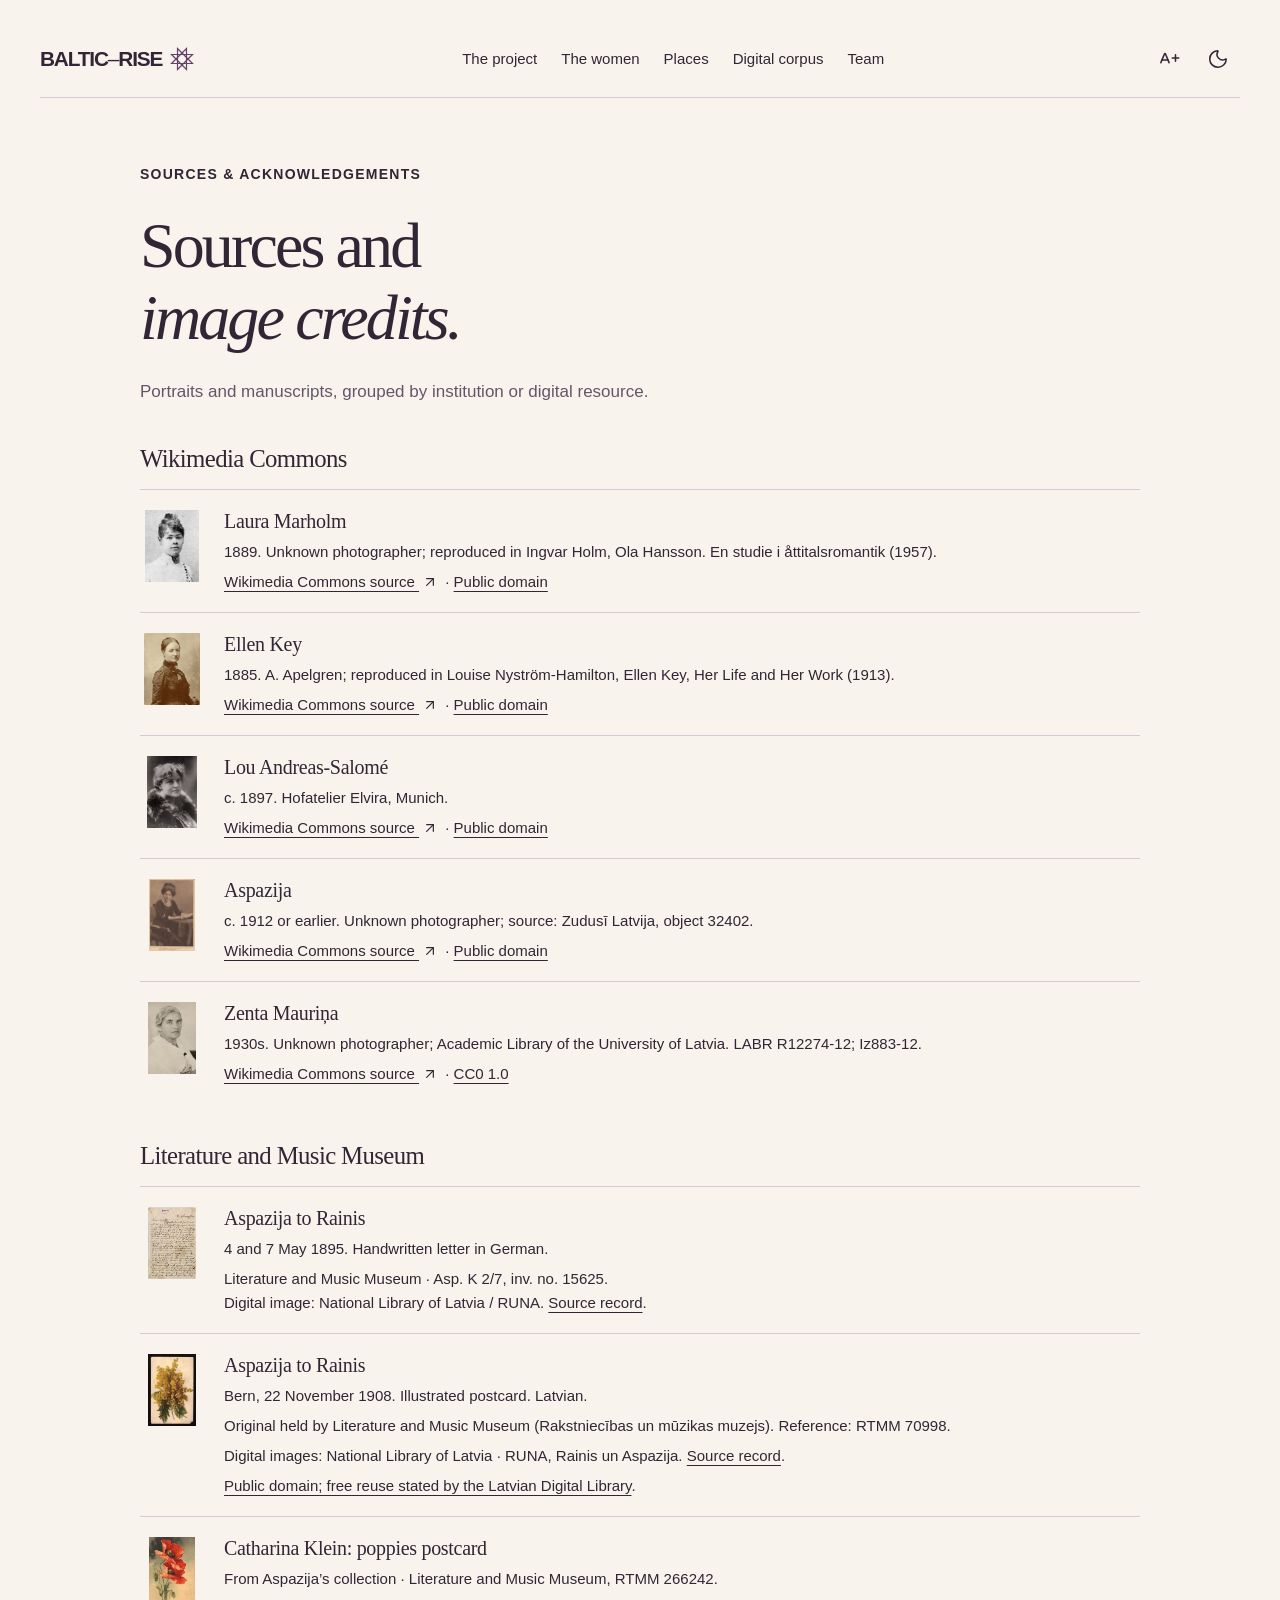
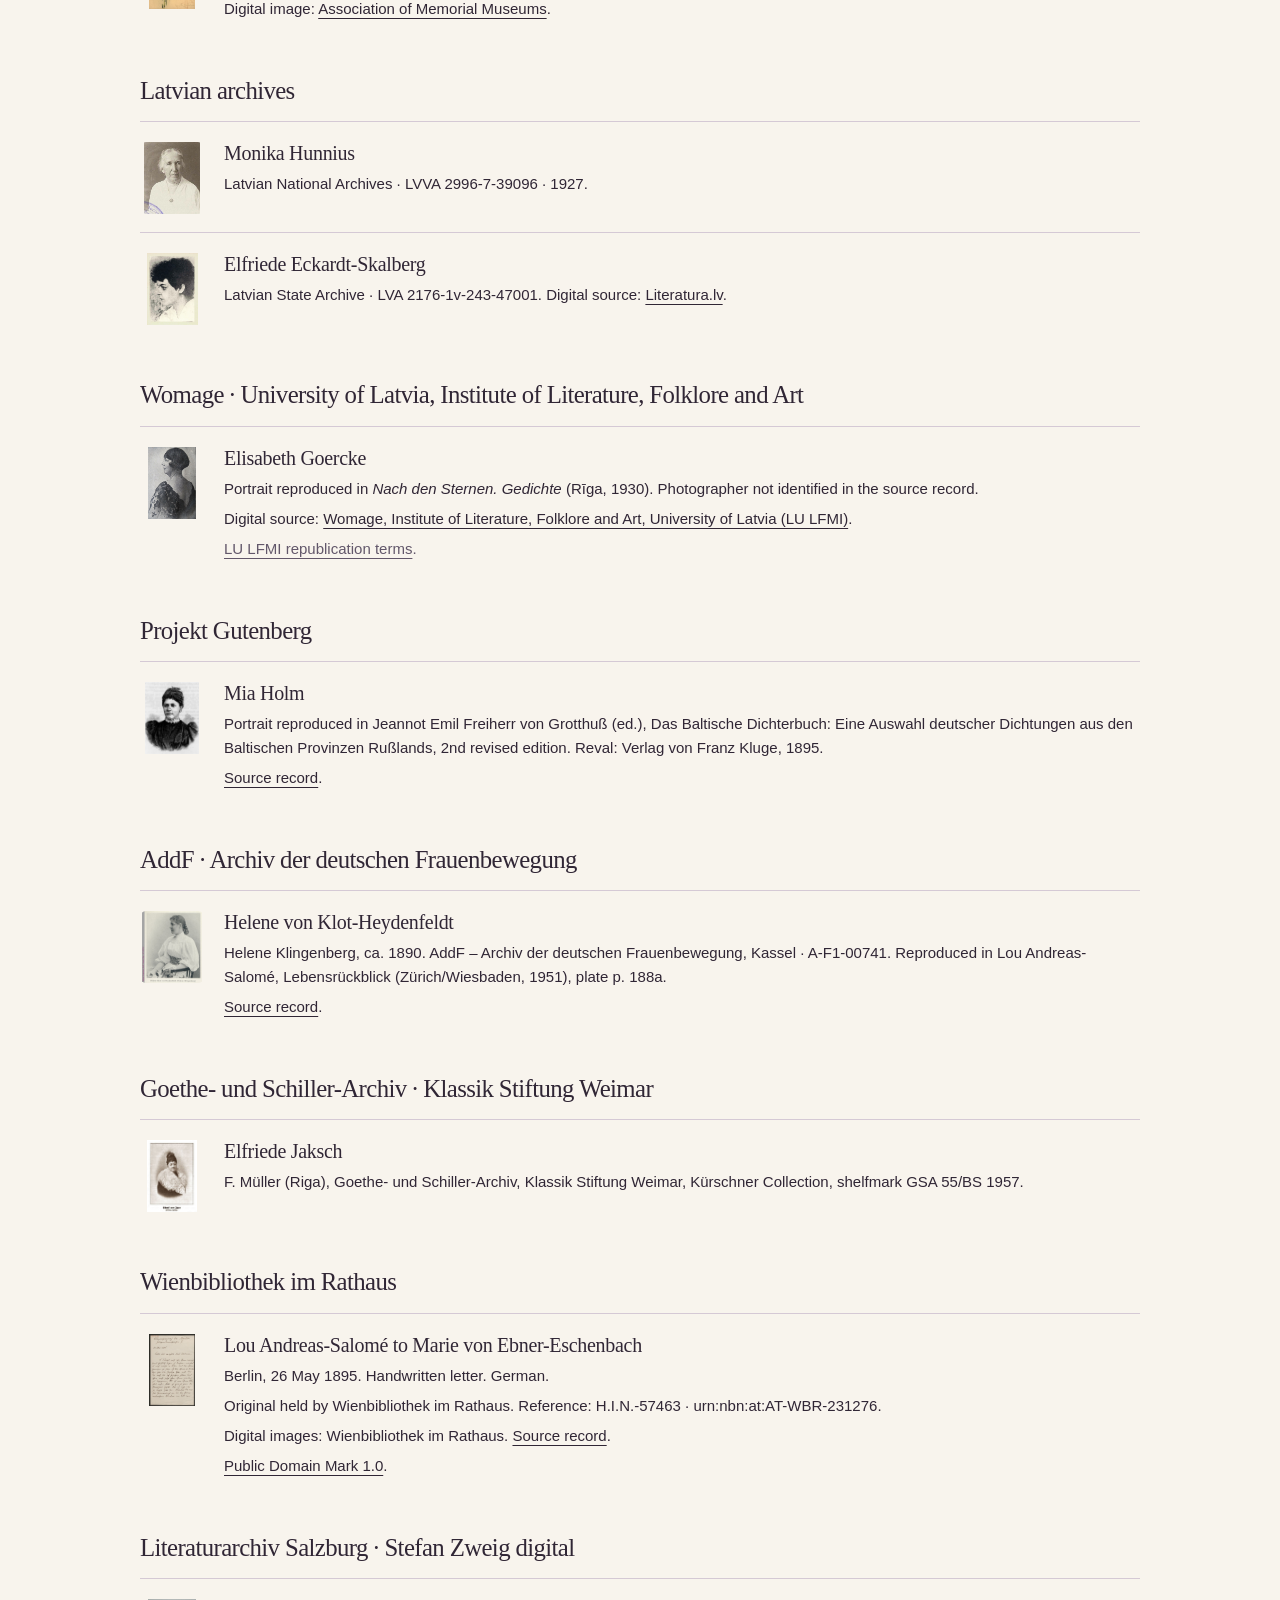
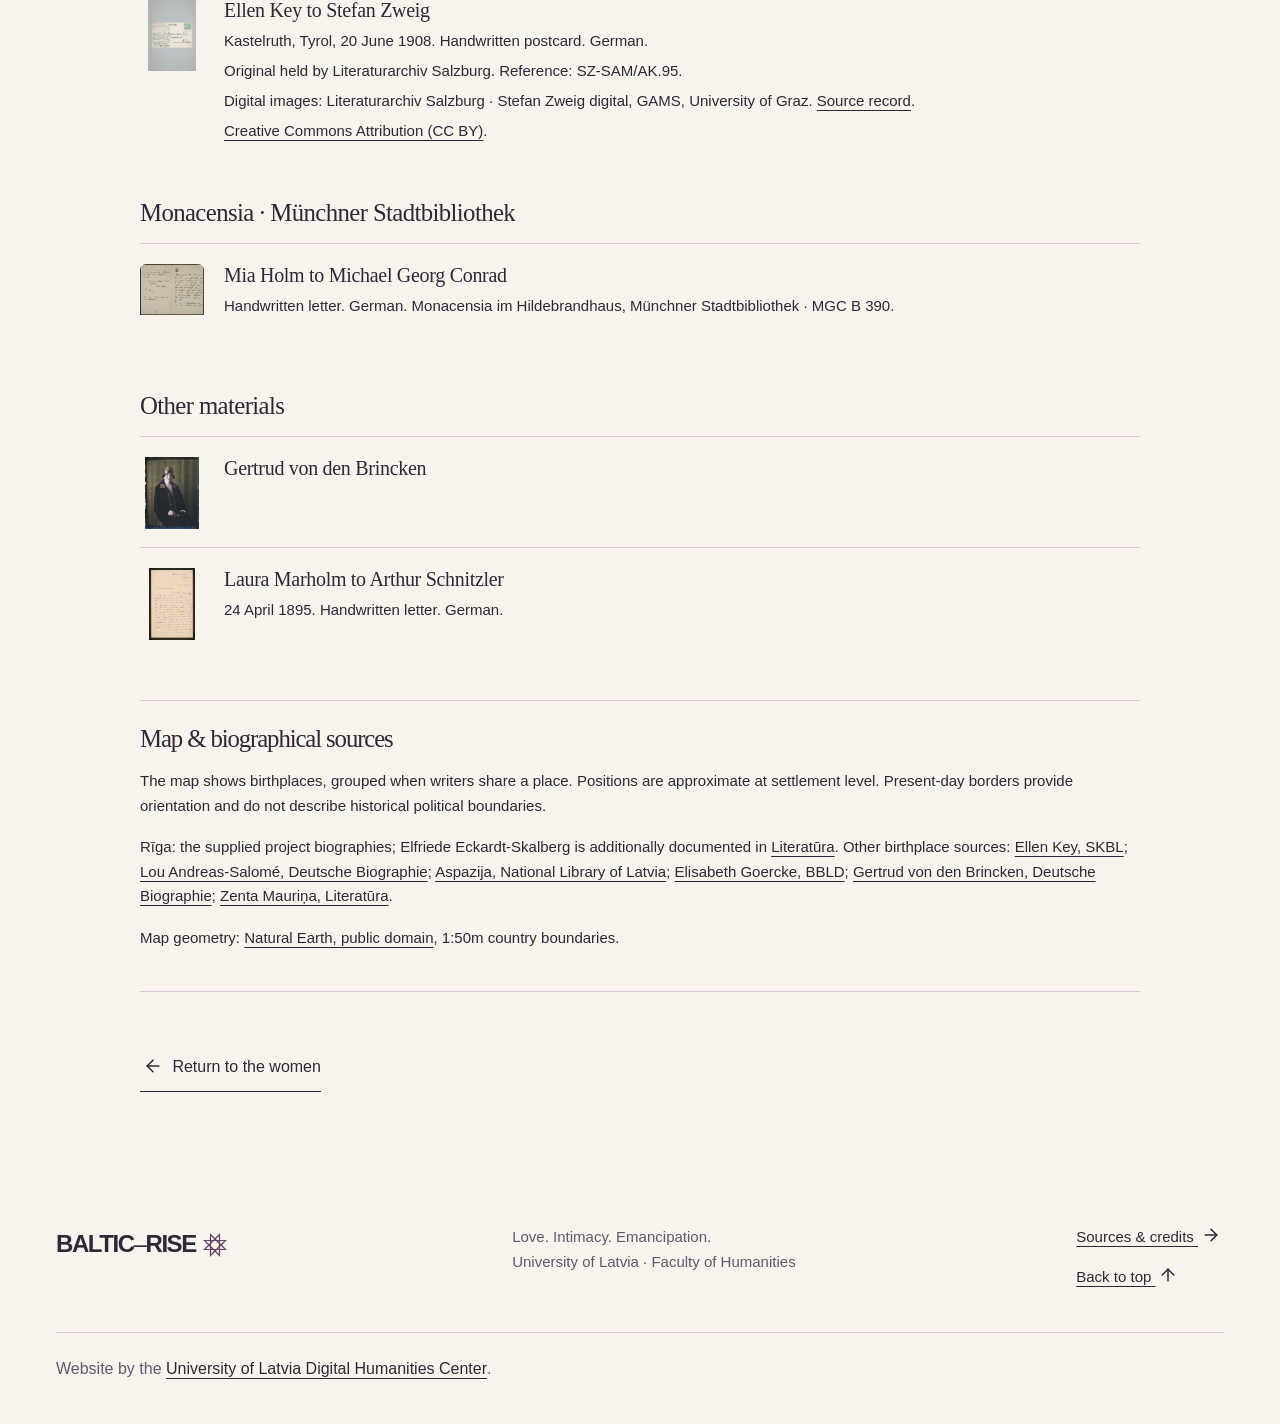
==== commit 9274a97d: "Group image credits by source with compact thumbnail lists" ====
--- a/credits.html
+++ b/credits.html
@@ -1,4 +1,4 @@
-<!doctype html><html lang="en"><head><meta charset="utf-8"><meta name="viewport" content="width=device-width, initial-scale=1"><meta name="theme-color" content="#654268"><title>Image credits – Baltic-RISE</title><meta name="description" content="Image sources, photographer credits, and reuse information for the historical portraits on Baltic-RISE."><meta property="og:title" content="Image credits – Baltic-RISE"><meta property="og:description" content="Image sources, photographer credits, and reuse information for the historical portraits on Baltic-RISE."><meta property="og:type" content="website"><link rel="icon" href="assets/favicon.svg?v=auseklis-1" type="image/svg+xml"><link rel="stylesheet" href="styles.css?v=20261125-original-manuscripts"><script src="preferences.js"></script><script src="script.js?v=20261124-credits-3" defer></script><noscript><style>.header-tools{display:none}@media(max-width:900px){.header{height:auto;flex-wrap:wrap;padding-block:16px}.header nav{display:flex;position:static;padding:0;border:0;flex-wrap:wrap;gap:8px 16px;width:100%;flex-direction:row}.menu-toggle{display:none}.search{display:none}}</style></noscript></head><body id="top"><a class="skip" href="#main">Skip to content</a><header class="header"><a class="wordmark" href="./" aria-label="Baltic-RISE home">BALTIC<span>–</span>RISE<svg class="icon brand-auseklis" aria-hidden="true" focusable="false" xmlns="http://www.w3.org/2000/svg" width="24" height="24" viewBox="0 0 32 32" fill="none" stroke="currentColor" stroke-width="1.7" stroke-linecap="square" stroke-linejoin="miter"><path d="M10 2 30 22H2L22 2v28L2 10h28L10 30Z"/></svg></a><nav id="navigation" aria-label="Main navigation"><a href="./#about">The project</a><a href="./#women">The women</a><a href="./#places">Places</a><a href="./#corpus">Digital corpus</a><a href="./#team">Team</a></nav><div class="header-tools" role="group" aria-label="Reading preferences"><button id="text-size-toggle" class="icon-button" type="button" aria-label="Increase text size" title="Increase text size"><svg class="icon icon-a-plus " aria-hidden="true" focusable="false" xmlns="http://www.w3.org/2000/svg"
+<!doctype html><html lang="en"><head><meta charset="utf-8"><meta name="viewport" content="width=device-width, initial-scale=1"><meta name="theme-color" content="#654268"><title>Image credits – Baltic-RISE</title><meta name="description" content="Image sources, photographer credits, and reuse information for the historical portraits on Baltic-RISE."><meta property="og:title" content="Image credits – Baltic-RISE"><meta property="og:description" content="Image sources, photographer credits, and reuse information for the historical portraits on Baltic-RISE."><meta property="og:type" content="website"><link rel="icon" href="assets/favicon.svg?v=auseklis-1" type="image/svg+xml"><link rel="stylesheet" href="styles.css?v=20261126-credits-list"><script src="preferences.js"></script><script src="script.js?v=20261125-mobile-review" defer></script><noscript><style>.header-tools{display:none}@media(max-width:900px){.header{height:auto;flex-wrap:wrap;padding-block:16px}.header nav{display:flex;position:static;padding:0;border:0;flex-wrap:wrap;gap:8px 16px;width:100%;flex-direction:row}.menu-toggle{display:none}.search{display:none}}</style></noscript></head><body id="top"><a class="skip" href="#main">Skip to content</a><header class="header"><a class="wordmark" href="./" aria-label="Baltic-RISE home">BALTIC<span>–</span>RISE<svg class="icon brand-auseklis" aria-hidden="true" focusable="false" xmlns="http://www.w3.org/2000/svg" width="24" height="24" viewBox="0 0 32 32" fill="none" stroke="currentColor" stroke-width="1.7" stroke-linecap="square" stroke-linejoin="miter"><path d="M10 2 30 22H2L22 2v28L2 10h28L10 30Z"/></svg></a><nav id="navigation" aria-label="Main navigation"><a href="./#about">The project</a><a href="./#women">The women</a><a href="./#places">Places</a><a href="./#corpus">Digital corpus</a><a href="./#team">Team</a></nav><div class="header-tools" role="group" aria-label="Reading preferences"><button id="text-size-toggle" class="icon-button" type="button" aria-label="Increase text size" title="Increase text size"><svg class="icon icon-a-plus " aria-hidden="true" focusable="false" xmlns="http://www.w3.org/2000/svg"
   width="24"
   height="24"
   viewBox="0 0 24 24"
@@ -54,7 +54,7 @@
   <path d="M4 5h16" />
   <path d="M4 12h16" />
   <path d="M4 19h16" />
-</svg></button></header><p id="reading-status" class="sr-only" role="status" aria-live="polite"></p><main id="main" class="wrap section credits"><p class="eyebrow">Sources & acknowledgements</p><h1>Sources and<br><em>image credits.</em></h1><details class="credits-disclosure" id="image-credits"><summary>Sources &amp; image credits</summary><div class="credits-content"><p class="lead">Sources and reuse information for the historical portraits, manuscripts, and map.</p><p>Portrait entries link to the source record and reuse terms.</p><article class="credit" id="credit-laura"><img src="assets/laura.jpg" alt="Portrait of Laura Marholm" loading="lazy" width="96" height="125"><div><h2>Laura Marholm</h2><p>1889. Unknown photographer; reproduced in Ingvar Holm, Ola Hansson. En studie i åttitalsromantik (1957).</p><p><a href="https://commons.wikimedia.org/wiki/File:Laura_marholm_mohr_1889.jpg" target="_blank" rel="noopener noreferrer">Wikimedia Commons source <svg class="icon icon-arrow-up-right " aria-hidden="true" focusable="false"   xmlns="http://www.w3.org/2000/svg"
+</svg></button></header><p id="reading-status" class="sr-only" role="status" aria-live="polite"></p><main id="main" class="wrap section credits credits-directory"><p class="eyebrow">Sources &amp; acknowledgements</p><h1>Sources and<br><em>image credits.</em></h1><div id="image-credits" class="credits-content"><p class="credits-intro">Portraits and manuscripts, grouped by institution or digital resource.</p><section class="credit-source-group" aria-labelledby="source-commons"><h2 id="source-commons">Wikimedia Commons</h2><ul class="credit-list"><li><article class="credit" id="credit-laura"><img src="assets/laura.jpg" alt="Portrait of Laura Marholm" loading="lazy" width="64" height="72"><div><h3>Laura Marholm</h3><p>1889. Unknown photographer; reproduced in Ingvar Holm, Ola Hansson. En studie i åttitalsromantik (1957).</p><p><a href="https://commons.wikimedia.org/wiki/File:Laura_marholm_mohr_1889.jpg" target="_blank" rel="noopener noreferrer">Wikimedia Commons source <svg class="icon icon-arrow-up-right " aria-hidden="true" focusable="false"   xmlns="http://www.w3.org/2000/svg"
   width="24"
   height="24"
   viewBox="0 0 24 24"
@@ -66,7 +66,7 @@
 >
   <path d="M7 7h10v10" />
   <path d="M7 17 17 7" />
-</svg></a> · <a href="https://creativecommons.org/publicdomain/mark/1.0/" target="_blank" rel="noopener noreferrer">Public domain</a></p><p class="small">Displayed in cropped frames with a muted colour treatment; original image files retained. Source status checked 8 November 2026.</p></div></article><article class="credit" id="credit-ellen"><img src="assets/ellen.jpg" alt="Portrait of Ellen Key" loading="lazy" width="96" height="125"><div><h2>Ellen Key</h2><p>1885. A. Apelgren; reproduced in Louise Nyström-Hamilton, Ellen Key, Her Life and Her Work (1913).</p><p><a href="https://commons.wikimedia.org/wiki/File:Ellen_Key_1885_-_A._Apelgren%2C_Stockholm.jpg" target="_blank" rel="noopener noreferrer">Wikimedia Commons source <svg class="icon icon-arrow-up-right " aria-hidden="true" focusable="false"   xmlns="http://www.w3.org/2000/svg"
+</svg></a> · <a href="https://creativecommons.org/publicdomain/mark/1.0/" target="_blank" rel="noopener noreferrer">Public domain</a></p></div></article></li><li><article class="credit" id="credit-ellen"><img src="assets/ellen.jpg" alt="Portrait of Ellen Key" loading="lazy" width="64" height="72"><div><h3>Ellen Key</h3><p>1885. A. Apelgren; reproduced in Louise Nyström-Hamilton, Ellen Key, Her Life and Her Work (1913).</p><p><a href="https://commons.wikimedia.org/wiki/File:Ellen_Key_1885_-_A._Apelgren%2C_Stockholm.jpg" target="_blank" rel="noopener noreferrer">Wikimedia Commons source <svg class="icon icon-arrow-up-right " aria-hidden="true" focusable="false"   xmlns="http://www.w3.org/2000/svg"
   width="24"
   height="24"
   viewBox="0 0 24 24"
@@ -78,7 +78,7 @@
 >
   <path d="M7 7h10v10" />
   <path d="M7 17 17 7" />
-</svg></a> · <a href="https://creativecommons.org/publicdomain/mark/1.0/" target="_blank" rel="noopener noreferrer">Public domain</a></p><p class="small">Displayed in cropped frames with a muted colour treatment; original image files retained. Source status checked 8 November 2026.</p></div></article><article class="credit" id="credit-lou"><img src="assets/lou.jpg" alt="Portrait of Lou Andreas-Salomé" loading="lazy" width="96" height="125"><div><h2>Lou Andreas-Salomé</h2><p>c. 1897. Hofatelier Elvira, Munich.</p><p><a href="https://commons.wikimedia.org/wiki/File:Lou_Andreas-Salom%C3%A9_-_Foto_Atelier_Elvira.jpg" target="_blank" rel="noopener noreferrer">Wikimedia Commons source <svg class="icon icon-arrow-up-right " aria-hidden="true" focusable="false"   xmlns="http://www.w3.org/2000/svg"
+</svg></a> · <a href="https://creativecommons.org/publicdomain/mark/1.0/" target="_blank" rel="noopener noreferrer">Public domain</a></p></div></article></li><li><article class="credit" id="credit-lou"><img src="assets/lou.jpg" alt="Portrait of Lou Andreas-Salomé" loading="lazy" width="64" height="72"><div><h3>Lou Andreas-Salomé</h3><p>c. 1897. Hofatelier Elvira, Munich.</p><p><a href="https://commons.wikimedia.org/wiki/File:Lou_Andreas-Salom%C3%A9_-_Foto_Atelier_Elvira.jpg" target="_blank" rel="noopener noreferrer">Wikimedia Commons source <svg class="icon icon-arrow-up-right " aria-hidden="true" focusable="false"   xmlns="http://www.w3.org/2000/svg"
   width="24"
   height="24"
   viewBox="0 0 24 24"
@@ -90,7 +90,7 @@
 >
   <path d="M7 7h10v10" />
   <path d="M7 17 17 7" />
-</svg></a> · <a href="https://creativecommons.org/publicdomain/mark/1.0/" target="_blank" rel="noopener noreferrer">Public domain</a></p><p class="small">Displayed in cropped frames with a muted colour treatment; original image files retained. Source status checked 8 November 2026.</p></div></article><article class="credit" id="credit-aspazija"><img src="assets/aspazija.jpg" alt="Portrait of Aspazija" loading="lazy" width="96" height="125"><div><h2>Aspazija</h2><p>c. 1912 or earlier. Unknown photographer; source: Zudusī Latvija, object 32402.</p><p><a href="https://commons.wikimedia.org/wiki/File:Aspazija.jpg" target="_blank" rel="noopener noreferrer">Wikimedia Commons source <svg class="icon icon-arrow-up-right " aria-hidden="true" focusable="false"   xmlns="http://www.w3.org/2000/svg"
+</svg></a> · <a href="https://creativecommons.org/publicdomain/mark/1.0/" target="_blank" rel="noopener noreferrer">Public domain</a></p></div></article></li><li><article class="credit" id="credit-aspazija"><img src="assets/aspazija.jpg" alt="Portrait of Aspazija" loading="lazy" width="64" height="72"><div><h3>Aspazija</h3><p>c. 1912 or earlier. Unknown photographer; source: Zudusī Latvija, object 32402.</p><p><a href="https://commons.wikimedia.org/wiki/File:Aspazija.jpg" target="_blank" rel="noopener noreferrer">Wikimedia Commons source <svg class="icon icon-arrow-up-right " aria-hidden="true" focusable="false"   xmlns="http://www.w3.org/2000/svg"
   width="24"
   height="24"
   viewBox="0 0 24 24"
@@ -102,7 +102,7 @@
 >
   <path d="M7 7h10v10" />
   <path d="M7 17 17 7" />
-</svg></a> · <a href="https://creativecommons.org/publicdomain/mark/1.0/" target="_blank" rel="noopener noreferrer">Public domain</a></p><p class="small">Displayed in cropped frames with a muted colour treatment; original image files retained. Source status checked 8 November 2026.</p></div></article><article class="credit" id="credit-zenta"><img src="assets/zenta.jpg" alt="Portrait of Zenta Mauriņa" loading="lazy" width="96" height="125"><div><h2>Zenta Mauriņa</h2><p>1930s. Unknown photographer; Academic Library of the University of Latvia. LABR R12274-12; Iz883-12.</p><p><a href="https://commons.wikimedia.org/wiki/File:Zenta_Mauri%C5%86a_%281930%29_%28cropped%29.jpg" target="_blank" rel="noopener noreferrer">Wikimedia Commons source <svg class="icon icon-arrow-up-right " aria-hidden="true" focusable="false"   xmlns="http://www.w3.org/2000/svg"
+</svg></a> · <a href="https://creativecommons.org/publicdomain/mark/1.0/" target="_blank" rel="noopener noreferrer">Public domain</a></p></div></article></li><li><article class="credit" id="credit-zenta"><img src="assets/zenta.jpg" alt="Portrait of Zenta Mauriņa" loading="lazy" width="64" height="72"><div><h3>Zenta Mauriņa</h3><p>1930s. Unknown photographer; Academic Library of the University of Latvia. LABR R12274-12; Iz883-12.</p><p><a href="https://commons.wikimedia.org/wiki/File:Zenta_Mauri%C5%86a_%281930%29_%28cropped%29.jpg" target="_blank" rel="noopener noreferrer">Wikimedia Commons source <svg class="icon icon-arrow-up-right " aria-hidden="true" focusable="false"   xmlns="http://www.w3.org/2000/svg"
   width="24"
   height="24"
   viewBox="0 0 24 24"
@@ -114,7 +114,7 @@
 >
   <path d="M7 7h10v10" />
   <path d="M7 17 17 7" />
-</svg></a> · <a href="https://creativecommons.org/publicdomain/zero/1.0/" target="_blank" rel="noopener noreferrer">CC0 1.0</a></p><p class="small">Displayed in cropped frames with a muted colour treatment; original image files retained. Source status checked 8 November 2026.</p></div></article><article class="credit" id="credit-goercke"><img src="assets/goercke.jpg" alt="Portrait of Elisabeth Goercke" loading="lazy" width="96" height="125"><div><h2>Elisabeth Goercke</h2><p>Portrait reproduced in <em>Nach den Sternen. Gedichte</em> (Rīga, 1930). Photographer not identified in the source record.</p><p>Digital source: <a href="https://www.womage.lv/en/persons/elizabete-gerke" target="_blank" rel="noopener noreferrer">Womage, Institute of Literature, Folklore and Art, University of Latvia (LU LFMI)</a>.</p><p class="small"><a href="https://www.womage.lv/en/persons/elizabete-gerke" target="_blank" rel="noopener noreferrer">LU LFMI republication terms</a>.</p></div></article><article class="credit" id="credit-aspazija-german"><img src="assets/manuscripts/aspazija-1895-german-1.jpg" alt="Aspazija’s German-language letter to Rainis, 4 and 7 May 1895" loading="lazy" width="96"><div><h2>Aspazija to Rainis</h2><p>4 and 7 May 1895. Handwritten letter in German.</p><p>Literature and Music Museum · Asp. K 2/7, inv. no. 15625.<br>Digital image: National Library of Latvia / RUNA. <a href="https://runa.lnb.lv/en/objects/60785/" target="_blank" rel="noopener noreferrer">Source record</a>.</p></div></article><article class="credit" id="credit-aspazija-poppies"><img src="assets/manuscripts/aspazija-poppies.png" alt="Poppies postcard by Catharina Klein" loading="lazy" width="96"><div><h2>Catharina Klein: poppies postcard</h2><p>From Aspazija’s collection · Literature and Music Museum, RTMM 266242.</p><p>Digital image: <a href="https://memorialiemuzeji.lv/en/digital-exhibitions/aspazijas-atklatnes/" target="_blank" rel="noopener noreferrer">Association of Memorial Museums</a>.</p></div><p class="small">Decorative cutout: AI-assisted background removal. Original postcard retained.</p></article><section class="source-notes" id="map-sources"><h2>Map & biographical sources</h2><p>The map shows birthplaces, grouped when writers share a place. Positions are approximate at settlement level. Present-day borders provide orientation and do not describe historical political boundaries.</p><p>Rīga: the supplied project biographies; Elfriede Eckardt-Skalberg is additionally documented in <a href="https://www.literatura.lv/personas/elfride-ekarte-skalberga" target="_blank" rel="noopener noreferrer">Literatūra</a>. Other birthplace sources: <a href="https://www.skbl.se/en/article/EllenKey" target="_blank" rel="noopener noreferrer">Ellen Key, SKBL</a>; <a href="https://www.deutsche-biographie.de/gnd118502921.html" target="_blank" rel="noopener noreferrer">Lou Andreas-Salomé, Deutsche Biographie</a>; <a href="https://runa.lnb.lv/en/142651/" target="_blank" rel="noopener noreferrer">Aspazija, National Library of Latvia</a>; <a href="https://bbld.de/0000000112173177" target="_blank" rel="noopener noreferrer">Elisabeth Goercke, BBLD</a>; <a href="https://www.deutsche-biographie.de/118515373.html" target="_blank" rel="noopener noreferrer">Gertrud von den Brincken, Deutsche Biographie</a>; <a href="https://www.literatura.lv/personas/zenta-maurina" target="_blank" rel="noopener noreferrer">Zenta Mauriņa, Literatūra</a>.</p><p>Map geometry: <a href="https://www.naturalearthdata.com/about/terms-of-use/" target="_blank" rel="noopener noreferrer">Natural Earth, public domain</a>, 1:50m country boundaries. Projected and cropped for this website.</p></section><a class="text-link" href="./#women"><svg class="icon icon-arrow-left " aria-hidden="true" focusable="false"   xmlns="http://www.w3.org/2000/svg"
+</svg></a> · <a href="https://creativecommons.org/publicdomain/zero/1.0/" target="_blank" rel="noopener noreferrer">CC0 1.0</a></p></div></article></li></ul></section><section class="credit-source-group" aria-labelledby="source-literature-music"><h2 id="source-literature-music">Literature and Music Museum</h2><ul class="credit-list"><li><article class="credit" id="credit-aspazija-german"><img src="assets/manuscripts/aspazija-1895-german-1.jpg" alt="Aspazija’s German-language letter to Rainis, 4 and 7 May 1895" loading="lazy" width="64" height="72"><div><h3>Aspazija to Rainis</h3><p>4 and 7 May 1895. Handwritten letter in German.</p><p>Literature and Music Museum · Asp. K 2/7, inv. no. 15625.<br>Digital image: National Library of Latvia / RUNA. <a href="https://runa.lnb.lv/en/objects/60785/" target="_blank" rel="noopener noreferrer">Source record</a>.</p></div></article></li><li><article class="credit" id="credit-aspazija-1908"><img src="assets/manuscripts/aspazija-1908-front-thumb.jpg" alt="Mimosa illustration of Aspazija’s illustrated postcard to Rainis, 22 November 1908" loading="lazy" width="64" height="72"><div><h3>Aspazija to Rainis</h3><p>Bern, 22 November 1908. Illustrated postcard. Latvian.</p><p>Original held by Literature and Music Museum (Rakstniecības un mūzikas muzejs). Reference: RTMM 70998.</p><p>Digital images: National Library of Latvia · RUNA, Rainis un Aspazija. <a href="https://runa.lnb.lv/en/objects/892822/" target="_blank" rel="noopener noreferrer">Source record</a>.</p><p><a href="https://digitalabiblioteka.lv/?id=LNB-OAI.DOM.DOM:892822" target="_blank" rel="noopener noreferrer">Public domain; free reuse stated by the Latvian Digital Library</a>.</p></div></article></li><li><article class="credit" id="credit-aspazija-poppies"><img src="assets/manuscripts/aspazija-poppies.png" alt="Poppies postcard by Catharina Klein" loading="lazy" width="64" height="72"><div><h3>Catharina Klein: poppies postcard</h3><p>From Aspazija’s collection · Literature and Music Museum, RTMM 266242.</p><p>Digital image: <a href="https://memorialiemuzeji.lv/en/digital-exhibitions/aspazijas-atklatnes/" target="_blank" rel="noopener noreferrer">Association of Memorial Museums</a>.</p></div></article></li></ul></section><section class="credit-source-group" aria-labelledby="source-latvian-archives"><h2 id="source-latvian-archives">Latvian archives</h2><ul class="credit-list"><li><article class="credit" id="credit-hunnius"><img src="assets/hunnius.jpg" alt="Portrait of Monika Hunnius" loading="lazy" width="64" height="72"><div><h3>Monika Hunnius</h3><p>Latvian National Archives · LVVA 2996-7-39096 · 1927.</p></div></article></li><li><article class="credit" id="credit-eckardt"><img src="assets/eckardt.jpg" alt="Portrait of Elfriede Eckardt-Skalberg" loading="lazy" width="64" height="72"><div><h3>Elfriede Eckardt-Skalberg</h3><p>Latvian State Archive · LVA 2176-1v-243-47001. Digital source: <a href="https://www.literatura.lv/en/persons/elfride-ekarte-skalberga" target="_blank" rel="noopener noreferrer">Literatura.lv</a>.</p></div></article></li></ul></section><section class="credit-source-group" aria-labelledby="source-womage"><h2 id="source-womage">Womage · University of Latvia, Institute of Literature, Folklore and Art</h2><ul class="credit-list"><li><article class="credit" id="credit-goercke"><img src="assets/goercke.jpg" alt="Portrait of Elisabeth Goercke" loading="lazy" width="64" height="72"><div><h3>Elisabeth Goercke</h3><p>Portrait reproduced in <em>Nach den Sternen. Gedichte</em> (Rīga, 1930). Photographer not identified in the source record.</p><p>Digital source: <a href="https://www.womage.lv/en/persons/elizabete-gerke" target="_blank" rel="noopener noreferrer">Womage, Institute of Literature, Folklore and Art, University of Latvia (LU LFMI)</a>.</p><p class="small"><a href="https://www.womage.lv/en/persons/elizabete-gerke" target="_blank" rel="noopener noreferrer">LU LFMI republication terms</a>.</p></div></article></li></ul></section><section class="credit-source-group" aria-labelledby="source-gutenberg"><h2 id="source-gutenberg">Projekt Gutenberg</h2><ul class="credit-list"><li><article class="credit" id="credit-holm"><img src="assets/holm.jpg" alt="Portrait of Mia Holm" loading="lazy" width="64" height="72"><div><h3>Mia Holm</h3><p>Portrait reproduced in Jeannot Emil Freiherr von Grotthuß (ed.), Das Baltische Dichterbuch: Eine Auswahl deutscher Dichtungen aus den Baltischen Provinzen Rußlands, 2nd revised edition. Reval: Verlag von Franz Kluge, 1895.</p><p><a href="https://projekt-gutenberg.org/authors/anthologien/books/das-baltische-dichterbuch/chapter/52/" target="_blank" rel="noopener noreferrer">Source record</a>.</p></div></article></li></ul></section><section class="credit-source-group" aria-labelledby="source-addf"><h2 id="source-addf">AddF · Archiv der deutschen Frauenbewegung</h2><ul class="credit-list"><li><article class="credit" id="credit-helene"><img src="assets/helene.jpg" alt="Portrait of Helene von Klot-Heydenfeldt" loading="lazy" width="64" height="72"><div><h3>Helene von Klot-Heydenfeldt</h3><p>Helene Klingenberg, ca. 1890. AddF – Archiv der deutschen Frauenbewegung, Kassel · A-F1-00741. Reproduced in Lou Andreas-Salomé, Lebensrückblick (Zürich/Wiesbaden, 1951), plate p. 188a.</p><p><a href="https://meta-katalog.eu/Record/6159addf" target="_blank" rel="noopener noreferrer">Source record</a>.</p></div></article></li></ul></section><section class="credit-source-group" aria-labelledby="source-weimar"><h2 id="source-weimar">Goethe- und Schiller-Archiv · Klassik Stiftung Weimar</h2><ul class="credit-list"><li><article class="credit" id="credit-jaksch"><img src="assets/jaksch.jpg" alt="Portrait of Elfriede Jaksch" loading="lazy" width="64" height="72"><div><h3>Elfriede Jaksch</h3><p>F. Müller (Riga), Goethe- und Schiller-Archiv, Klassik Stiftung Weimar, Kürschner Collection, shelfmark GSA 55/BS 1957.</p></div></article></li></ul></section><section class="credit-source-group" aria-labelledby="source-vienna"><h2 id="source-vienna">Wienbibliothek im Rathaus</h2><ul class="credit-list"><li><article class="credit" id="credit-lou-1895"><img src="assets/manuscripts/lou-1895-1-thumb.jpg" alt="Scan 1 of Lou Andreas-Salomé’s handwritten letter to Marie von Ebner-Eschenbach, 26 May 1895" loading="lazy" width="64" height="72"><div><h3>Lou Andreas-Salomé to Marie von Ebner-Eschenbach</h3><p>Berlin, 26 May 1895. Handwritten letter. German.</p><p>Original held by Wienbibliothek im Rathaus. Reference: H.I.N.-57463 · urn:nbn:at:AT-WBR-231276.</p><p>Digital images: Wienbibliothek im Rathaus. <a href="https://www.digital.wienbibliothek.at/wbrobv02/content/titleinfo/3276869" target="_blank" rel="noopener noreferrer">Source record</a>.</p><p><a href="https://creativecommons.org/publicdomain/mark/1.0/" target="_blank" rel="noopener noreferrer">Public Domain Mark 1.0</a>.</p></div></article></li></ul></section><section class="credit-source-group" aria-labelledby="source-salzburg"><h2 id="source-salzburg">Literaturarchiv Salzburg · Stefan Zweig digital</h2><ul class="credit-list"><li><article class="credit" id="credit-ellen-1908"><img src="assets/manuscripts/ellen-1908-2-thumb.jpg" alt="Handwritten message and address of Ellen Key’s handwritten postcard to Stefan Zweig, 20 June 1908" loading="lazy" width="64" height="72"><div><h3>Ellen Key to Stefan Zweig</h3><p>Kastelruth, Tyrol, 20 June 1908. Handwritten postcard. German.</p><p>Original held by Literaturarchiv Salzburg. Reference: SZ-SAM/AK.95.</p><p>Digital images: Literaturarchiv Salzburg · Stefan Zweig digital, GAMS, University of Graz. <a href="https://gams.uni-graz.at/o:szd.korrespondenzen.key-ellen/sdef:TEI/get?locale=de" target="_blank" rel="noopener noreferrer">Source record</a>.</p><p><a href="https://gams.uni-graz.at/archive/get/o:szd.667/METS_SOURCE" target="_blank" rel="noopener noreferrer">Creative Commons Attribution (CC BY)</a>.</p></div></article></li></ul></section><section class="credit-source-group" aria-labelledby="source-monacensia"><h2 id="source-monacensia">Monacensia · Münchner Stadtbibliothek</h2><ul class="credit-list"><li><article class="credit" id="credit-holm-conrad"><img src="assets/manuscripts/holm-conrad-1887.jpg" alt="Mia Holm’s letter to Michael Georg Conrad" loading="lazy" width="64" height="72"><div><h3>Mia Holm to Michael Georg Conrad</h3><p>Handwritten letter. German. Monacensia im Hildebrandhaus, Münchner Stadtbibliothek · MGC B 390.</p></div></article></li></ul></section><section class="credit-source-group" aria-labelledby="source-other"><h2 id="source-other">Other materials</h2><ul class="credit-list"><li><article class="credit" id="credit-brincken"><img src="assets/brincken.jpg" alt="Portrait of Gertrud von den Brincken" loading="lazy" width="64" height="72"><div><h3>Gertrud von den Brincken</h3></div></article></li><li><article class="credit" id="credit-marholm-schnitzler"><img src="assets/manuscripts/marholm-schnitzler-1895.jpg" alt="Laura Marholm’s letter to Arthur Schnitzler" loading="lazy" width="64" height="72"><div><h3>Laura Marholm to Arthur Schnitzler</h3><p>24 April 1895. Handwritten letter. German.</p></div></article></li></ul></section><section class="source-notes" id="map-sources"><h2>Map & biographical sources</h2><p>The map shows birthplaces, grouped when writers share a place. Positions are approximate at settlement level. Present-day borders provide orientation and do not describe historical political boundaries.</p><p>Rīga: the supplied project biographies; Elfriede Eckardt-Skalberg is additionally documented in <a href="https://www.literatura.lv/personas/elfride-ekarte-skalberga" target="_blank" rel="noopener noreferrer">Literatūra</a>. Other birthplace sources: <a href="https://www.skbl.se/en/article/EllenKey" target="_blank" rel="noopener noreferrer">Ellen Key, SKBL</a>; <a href="https://www.deutsche-biographie.de/gnd118502921.html" target="_blank" rel="noopener noreferrer">Lou Andreas-Salomé, Deutsche Biographie</a>; <a href="https://runa.lnb.lv/en/142651/" target="_blank" rel="noopener noreferrer">Aspazija, National Library of Latvia</a>; <a href="https://bbld.de/0000000112173177" target="_blank" rel="noopener noreferrer">Elisabeth Goercke, BBLD</a>; <a href="https://www.deutsche-biographie.de/118515373.html" target="_blank" rel="noopener noreferrer">Gertrud von den Brincken, Deutsche Biographie</a>; <a href="https://www.literatura.lv/personas/zenta-maurina" target="_blank" rel="noopener noreferrer">Zenta Mauriņa, Literatūra</a>.</p><p>Map geometry: <a href="https://www.naturalearthdata.com/about/terms-of-use/" target="_blank" rel="noopener noreferrer">Natural Earth, public domain</a>, 1:50m country boundaries.</p></section></div><a class="text-link" href="./#women"><svg class="icon icon-arrow-left " aria-hidden="true" focusable="false"   xmlns="http://www.w3.org/2000/svg"
   width="24"
   height="24"
   viewBox="0 0 24 24"
@@ -126,7 +126,7 @@
 >
   <path d="m12 19-7-7 7-7" />
   <path d="M19 12H5" />
-</svg> Return to the women</a><article class="credit" id="credit-hunnius"><img src="assets/hunnius.jpg" alt="Portrait of Monika Hunnius" loading="lazy"><div><h2>Monika Hunnius</h2><p>Latvian National Archives · LVVA 2996-7-39096 · 1927.</p><p>Image supplied by Chiara Gianni for the Baltic-RISE project website.</p><p class="small">Web copy resized; display crop and muted colour treatment applied with CSS.</p></div></article><article class="credit" id="credit-eckardt"><img src="assets/eckardt.jpg" alt="Portrait of Elfriede Eckardt-Skalberg" loading="lazy"><div><h2>Elfriede Eckardt-Skalberg</h2><p>Latvian State Archive · LVA 2176-1v-243-47001. Digital source: <a href="https://www.literatura.lv/en/persons/elfride-ekarte-skalberga" target="_blank" rel="noopener noreferrer">Literatura.lv</a>.</p><p>Image supplied by Chiara Gianni for the Baltic-RISE project website.</p><p class="small">Web copy resized; display crop and muted colour treatment applied with CSS.</p></div></article><article class="credit" id="credit-brincken"><img src="assets/brincken.jpg" alt="Portrait of Gertrud von den Brincken" loading="lazy"><div><h2>Gertrud von den Brincken</h2><p>Portrait supplied by Chiara Gianni.</p><p>Image supplied by Chiara Gianni for the Baltic-RISE project website.</p><p class="small">Web copy resized; display crop and muted colour treatment applied with CSS.</p></div></article><article class="credit" id="credit-holm"><img src="assets/holm.jpg" alt="Portrait of Mia Holm" loading="lazy"><div><h2>Mia Holm</h2><p>Portrait reproduced in Jeannot Emil Freiherr von Grotthuß (ed.), Das Baltische Dichterbuch: Eine Auswahl deutscher Dichtungen aus den Baltischen Provinzen Rußlands, 2nd revised edition. Reval: Verlag von Franz Kluge, 1895.</p><p><a href="https://projekt-gutenberg.org/authors/anthologien/books/das-baltische-dichterbuch/chapter/52/" target="_blank" rel="noopener noreferrer">Source record</a>.</p><p>Image and source information supplied by Chiara Gianni.</p><p class="small">Original file retained; display crops applied with CSS.</p></div></article><article class="credit" id="credit-helene"><img src="assets/helene.jpg" alt="Portrait of Helene von Klot-Heydenfeldt" loading="lazy"><div><h2>Helene von Klot-Heydenfeldt</h2><p>Helene Klingenberg, ca. 1890. AddF – Archiv der deutschen Frauenbewegung, Kassel · A-F1-00741. Reproduced in Lou Andreas-Salomé, Lebensrückblick (Zürich/Wiesbaden, 1951), plate p. 188a.</p><p><a href="https://meta-katalog.eu/Record/6159addf" target="_blank" rel="noopener noreferrer">Source record</a>.</p><p>Image and source information supplied by Chiara Gianni.</p><p class="small">Original file retained; display crops applied with CSS.</p></div></article><article class="credit" id="credit-jaksch"><img src="assets/jaksch.jpg" alt="Portrait of Elfriede Jaksch" loading="lazy"><div><h2>Elfriede Jaksch</h2><p>Portrait captioned “Schack von Igar (Elfriede Jaksch)”. Image supplied by Chiara Gianni.</p><p class="small">Original file retained; display crops applied with CSS.</p></div></article><section class="manuscript-credits" aria-labelledby="manuscript-credits-title"><h2 id="manuscript-credits-title">Manuscripts &amp; correspondence</h2><p>Authors, holding institutions, digital providers, and item-specific reuse statements are recorded below. Archival images are used within the existing page design. Web files retain the full frame; decorative display crops are applied with CSS. The original colours are retained.</p><article class="credit" id="credit-aspazija-1908"><img src="assets/manuscripts/aspazija-1908-front-thumb.jpg" alt="Mimosa illustration of Aspazija’s illustrated postcard to Rainis, 22 November 1908" loading="lazy"><div><h2>Aspazija to Rainis</h2><p>Bern, 22 November 1908. Illustrated postcard. Latvian.</p><p>Original held by Literature and Music Museum (Rakstniecības un mūzikas muzejs). Reference: RTMM 70998.</p><p>Digital images: National Library of Latvia · RUNA, Rainis un Aspazija. <a href="https://runa.lnb.lv/en/objects/892822/" target="_blank" rel="noopener noreferrer">Source record</a>.</p><p><a href="https://digitalabiblioteka.lv/?id=LNB-OAI.DOM.DOM:892822" target="_blank" rel="noopener noreferrer">Public domain; free reuse stated by the Latvian Digital Library</a>.</p><p class="small">Source and reuse statement checked 9 November 2026. Web copies resized; original colours retained. Decorative display crops are applied with CSS.</p><p class="small">The isolated mimosa used as a decorative motif is an adaptation of this postcard, made with AI-assisted background removal. It is not presented as an archival facsimile. The original postcard scan is retained.</p></div></article><article class="credit" id="credit-lou-1895"><img src="assets/manuscripts/lou-1895-1-thumb.jpg" alt="Scan 1 of Lou Andreas-Salomé’s handwritten letter to Marie von Ebner-Eschenbach, 26 May 1895" loading="lazy"><div><h2>Lou Andreas-Salomé to Marie von Ebner-Eschenbach</h2><p>Berlin, 26 May 1895. Handwritten letter. German.</p><p>Original held by Wienbibliothek im Rathaus. Reference: H.I.N.-57463 · urn:nbn:at:AT-WBR-231276.</p><p>Digital images: Wienbibliothek im Rathaus. <a href="https://www.digital.wienbibliothek.at/wbrobv02/content/titleinfo/3276869" target="_blank" rel="noopener noreferrer">Source record</a>.</p><p><a href="https://creativecommons.org/publicdomain/mark/1.0/" target="_blank" rel="noopener noreferrer">Public Domain Mark 1.0</a>.</p><p class="small">Source and reuse statement checked 9 November 2026. Web copies resized; original colours retained. Decorative display crops are applied with CSS.</p></div></article><article class="credit" id="credit-ellen-1908"><img src="assets/manuscripts/ellen-1908-2-thumb.jpg" alt="Handwritten message and address of Ellen Key’s handwritten postcard to Stefan Zweig, 20 June 1908" loading="lazy"><div><h2>Ellen Key to Stefan Zweig</h2><p>Kastelruth, Tyrol, 20 June 1908. Handwritten postcard. German.</p><p>Original held by Literaturarchiv Salzburg. Reference: SZ-SAM/AK.95.</p><p>Digital images: Literaturarchiv Salzburg · Stefan Zweig digital, GAMS, University of Graz. <a href="https://gams.uni-graz.at/o:szd.korrespondenzen.key-ellen/sdef:TEI/get?locale=de" target="_blank" rel="noopener noreferrer">Source record</a>.</p><p><a href="https://gams.uni-graz.at/archive/get/o:szd.667/METS_SOURCE" target="_blank" rel="noopener noreferrer">Creative Commons Attribution (CC BY)</a>.</p><p class="small">Source and reuse statement checked 9 November 2026. Web copies resized; original colours retained. Decorative display crops are applied with CSS.</p></div></article><article class="credit" id="credit-holm-conrad"><img src="assets/manuscripts/holm-conrad-1887.jpg" alt="Mia Holm’s letter to Michael Georg Conrad" loading="lazy"><div><h2>Mia Holm to Michael Georg Conrad</h2><p>Handwritten letter. German. Monacensia im Hildebrandhaus, Münchner Stadtbibliothek · MGC B 390.</p><p>Digital image supplied by Chiara Gianni for the Baltic-RISE project website.</p></div></article><article class="credit" id="credit-marholm-schnitzler"><img src="assets/manuscripts/marholm-schnitzler-1895.jpg" alt="Laura Marholm’s letter to Arthur Schnitzler" loading="lazy"><div><h2>Laura Marholm to Arthur Schnitzler</h2><p>24 April 1895. Handwritten letter. German.</p><p>Digital image supplied by Chiara Gianni for the Baltic-RISE project website. Web image rendered from the supplied PDF.</p></div></article></section></div></details></main><footer class="footer"><a class="wordmark" href="./">BALTIC<span>–</span>RISE<svg class="icon brand-auseklis" aria-hidden="true" focusable="false" xmlns="http://www.w3.org/2000/svg" width="24" height="24" viewBox="0 0 32 32" fill="none" stroke="currentColor" stroke-width="1.7" stroke-linecap="square" stroke-linejoin="miter"><path d="M10 2 30 22H2L22 2v28L2 10h28L10 30Z"/></svg></a><p>Love. Intimacy. Emancipation.<br>University of Latvia · Faculty of Humanities</p><div><a href="credits.html">Sources & credits <svg class="icon icon-arrow-right" aria-hidden="true" focusable="false"
+</svg> Return to the women</a></main><footer class="footer"><a class="wordmark" href="./">BALTIC<span>–</span>RISE<svg class="icon brand-auseklis" aria-hidden="true" focusable="false" xmlns="http://www.w3.org/2000/svg" width="24" height="24" viewBox="0 0 32 32" fill="none" stroke="currentColor" stroke-width="1.7" stroke-linecap="square" stroke-linejoin="miter"><path d="M10 2 30 22H2L22 2v28L2 10h28L10 30Z"/></svg></a><p>Love. Intimacy. Emancipation.<br>University of Latvia · Faculty of Humanities</p><div><a href="credits.html">Sources & credits <svg class="icon icon-arrow-right" aria-hidden="true" focusable="false"
   xmlns="http://www.w3.org/2000/svg"
   width="24"
   height="24"
--- a/styles.css
+++ b/styles.css
@@ -336,3 +336,78 @@
 .postcard-window,.gallery-image-window,#corpus-manuscript .postcard-window,#corpus-manuscript .postcard-window img{border-radius:var(--radius-inner)}
 #archive-gallery[data-manuscript="ellen"] .gallery-image-window{border-radius:var(--radius-inner)}
 .archival-composition .archival-letter{clip-path:inset(6% 7% 5% round var(--radius-inner))}
+
+/* Give portraits room to breathe on phones; the next card hints at swiping. */
+.portrait-swipe-hint{display:none}
+@media(max-width:600px){
+ .hero-visual{margin-top:28px;padding-top:0;min-width:0}
+ .hero .portrait-composition{display:flex;align-items:stretch;gap:16px;position:relative;height:auto;max-width:none;margin:0 -8px;padding:12px 8px 20px;overflow-x:auto;overflow-y:hidden;scroll-snap-type:x mandatory;scroll-padding-inline:8px;overscroll-behavior-x:contain;-webkit-overflow-scrolling:touch;isolation:isolate}
+ .hero .portrait{position:relative;inset:auto;flex:0 0 min(76%,300px);width:auto;min-width:0;transform:none!important;margin:0;padding:8px 8px 0;border-radius:20px;box-shadow:none;scroll-snap-align:start;scroll-snap-stop:normal;z-index:1}
+ .hero .portrait img{width:100%;height:clamp(230px,68vw,330px);object-fit:cover;object-position:center top;border-radius:12px}
+ .hero .portrait figcaption{font-size:1rem;line-height:1.4;overflow-wrap:anywhere;padding:12px 4px 14px}
+ .hero .portrait figcaption span{display:block;font-size:.875rem;margin-top:4px}
+ .hero .portrait:hover,.hero .portrait:focus-within{transform:none!important;translate:none}
+ .hero .hero-mimosa{width:260px;height:100%;left:100px;top:0;transform:rotate(9deg);object-fit:contain}
+ .portrait-swipe-hint{display:block;font-size:.875rem;line-height:1.5;color:var(--muted);margin:0 0 8px}
+ .hero .portrait-composition:focus-visible{outline:2px solid var(--focus);outline-offset:3px;border-radius:20px}
+}
+
+/* Phone layouts prioritise names, map selection and comfortable touch targets. */
+.map-place[role="button"]{cursor:pointer}.map-place:focus-visible{outline:none}.map-place:focus-visible .map-dot{stroke:var(--focus);stroke-width:4px}
+@media(max-width:600px){
+ body{overflow-x:clip}
+ .section{padding-block:48px}.corpus-section{padding-block:48px}.section-heading{margin-bottom:26px}
+ .about .archival-composition{height:305px;margin-top:24px;max-width:360px}
+ .about .archival-composition .mimosa-cutout{height:270px}.about .archival-composition .archival-letter{height:210px;top:55px}
+ .archival-composition figcaption{font-size:.875rem;line-height:1.5}
+ .women-timeline .person summary{grid-template-columns:minmax(0,1fr) 24px;gap:6px 12px;padding:18px 0}
+ .women-timeline .person-identity{grid-template-columns:40px minmax(0,1fr);column-gap:12px}
+ .women-timeline .person-identity .person-thumbnail{width:40px;height:56px}
+ .women-timeline .person-name{font-size:1.3rem;line-height:1.25}
+ .women-timeline summary>.plus{grid-column:2;grid-row:1}
+ .women-timeline summary>.timeline-track{grid-column:1/-1;grid-row:2;height:20px;min-height:20px;margin-left:52px}
+ .women-axis>span{display:none}.women-axis>div{left:52px;right:0}.women-axis{height:30px;margin-top:16px}
+ .map-layout{display:flex;flex-direction:column;gap:0}.map-sidebar{display:contents}
+ .map-sidebar>.field-label{order:0;font-size:1rem;color:var(--ink);margin-bottom:6px}
+ .map-sidebar>.writer-picker,.map-sidebar>select{order:1;margin-bottom:20px}
+ .map-canvas{order:2}.map-panel{order:3;padding-top:20px}
+ .map-toolbar{gap:10px 20px;padding:12px 14px 4px}.map-toolbar button{font-size:.9375rem}
+ .baltic-map{height:auto;min-height:250px;flex:none;aspect-ratio:1.35}
+ .baltic-map:not(.zoomed) .map-label{display:block;font-size:31px;letter-spacing:1px;opacity:.8}
+ .baltic-map .map-place.selected .map-point-label{display:block}
+ .map-caption{font-size:.875rem;line-height:1.45;padding:10px 14px}
+ .map-panel h3{font-size:1.7rem}.map-panel .eyebrow{margin-bottom:6px}.map-panel>p:not(.eyebrow){margin:4px 0 0}
+ .map-panel ul{display:grid;grid-template-columns:repeat(2,minmax(0,1fr));gap:4px 18px;margin-top:14px;font-size:1rem;line-height:1.45}
+ .map-panel li a{min-height:44px;display:flex;align-items:center;padding-block:7px}
+ .place-buttons{flex-wrap:nowrap;overflow-x:auto;gap:20px;padding:8px 0;margin-top:16px;overscroll-behavior-x:contain}
+ .place-button{flex:0 0 auto;white-space:nowrap;font-size:1rem}
+ .connections-playground{height:1080px}
+ #corpus-manuscript .postcard-window img{max-height:230px}
+ .team-grid h3{font-size:1.8rem}.supervision-grid{gap:28px}
+ .institution-row{margin-top:32px}.footer{padding-block:30px}
+}
+
+@media(max-width:600px){.places-section{--writer-highlight:#93600e}[data-theme="dark"] .places-section{--writer-highlight:#e9b65e}}
+@media(max-width:600px){.corpus-grid h2{font-size:clamp(2rem,9vw,2.8rem)}.map-toolbar button{min-height:44px}}
+.map-place:focus{outline:none}.map-place{ -webkit-tap-highlight-color:transparent }
+
+/* Source directory: small fixed previews and source-based lists. */
+.credits-directory{max-width:1000px}
+.credits-directory h1{font-size:clamp(2.75rem,5vw,4rem);margin-bottom:24px}
+.credits-directory .credits-intro{font-size:1.0625rem;color:var(--muted);margin-bottom:32px}
+.credit-source-group{margin:36px 0 0;scroll-margin-top:24px}
+.credit-source-group>h2{font:1.55rem/1.3 var(--serif);letter-spacing:-.025em;padding-bottom:14px;border-bottom:1px solid var(--line)}
+.credit-list{list-style:none;padding:0;margin:0}
+.credits-directory .credit{display:grid;grid-template-columns:64px minmax(0,1fr);gap:20px;align-items:start;margin:0;padding:18px 0;border-top:0;border-bottom:1px solid var(--line);scroll-margin-top:24px}
+.credits-directory .credit-list>li:last-child .credit{border-bottom:0}
+.credits-directory .credit>img{display:block;float:none;align-self:start;width:64px!important;height:72px!important;min-width:0;max-width:64px;max-height:72px;object-fit:contain;object-position:center top;margin:2px 0 0;border-radius:6px;box-shadow:none}
+.credits-directory .credit>div{min-width:0}
+.credits-directory .credit h3{font:1.25rem/1.35 var(--serif);letter-spacing:-.015em;margin:0 0 5px}
+.credits-directory .credit p,.credits-directory .credit p.small{font-size:.9375rem;line-height:1.6;margin:0 0 6px;overflow-wrap:anywhere}
+.credits-directory .credit p:last-child{margin-bottom:0}
+.credits-directory .credit .icon{width:1rem;height:1rem}
+.credits-directory .credit:after{display:none}
+.credits-directory .source-notes{margin:42px 0 20px;padding:24px 0}
+.credits-directory .source-notes h2{font-size:1.55rem;margin:0 0 16px}
+.credits-directory .source-notes p{font-size:.9375rem;line-height:1.65}
+@media(max-width:600px){.credit-source-group{margin-top:28px}.credit-source-group>h2{font-size:1.35rem}.credits-directory .credit{grid-template-columns:48px minmax(0,1fr);gap:14px;padding:16px 0}.credits-directory .credit>img{width:48px!important;height:60px!important;max-width:48px;max-height:60px}.credits-directory .credit h3{font-size:1.2rem}.credits-directory .credits-intro{font-size:1rem}}
